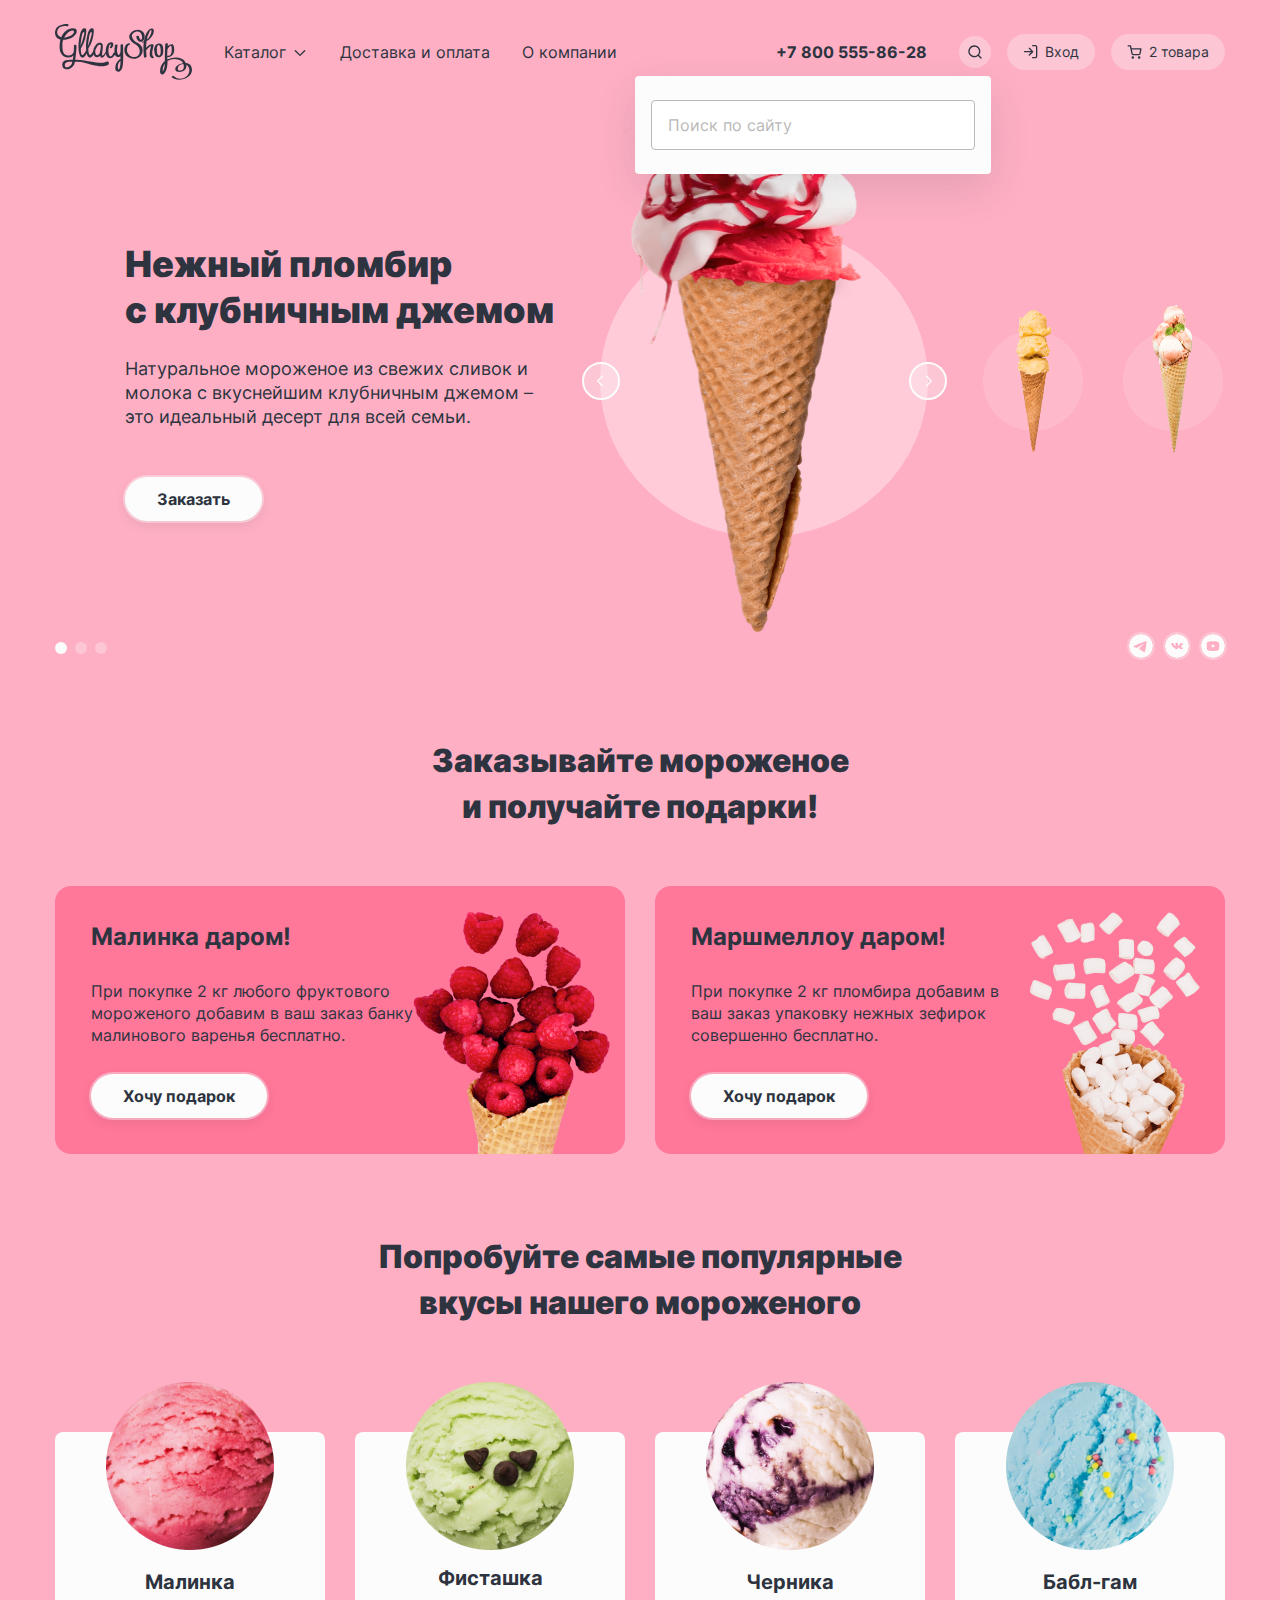
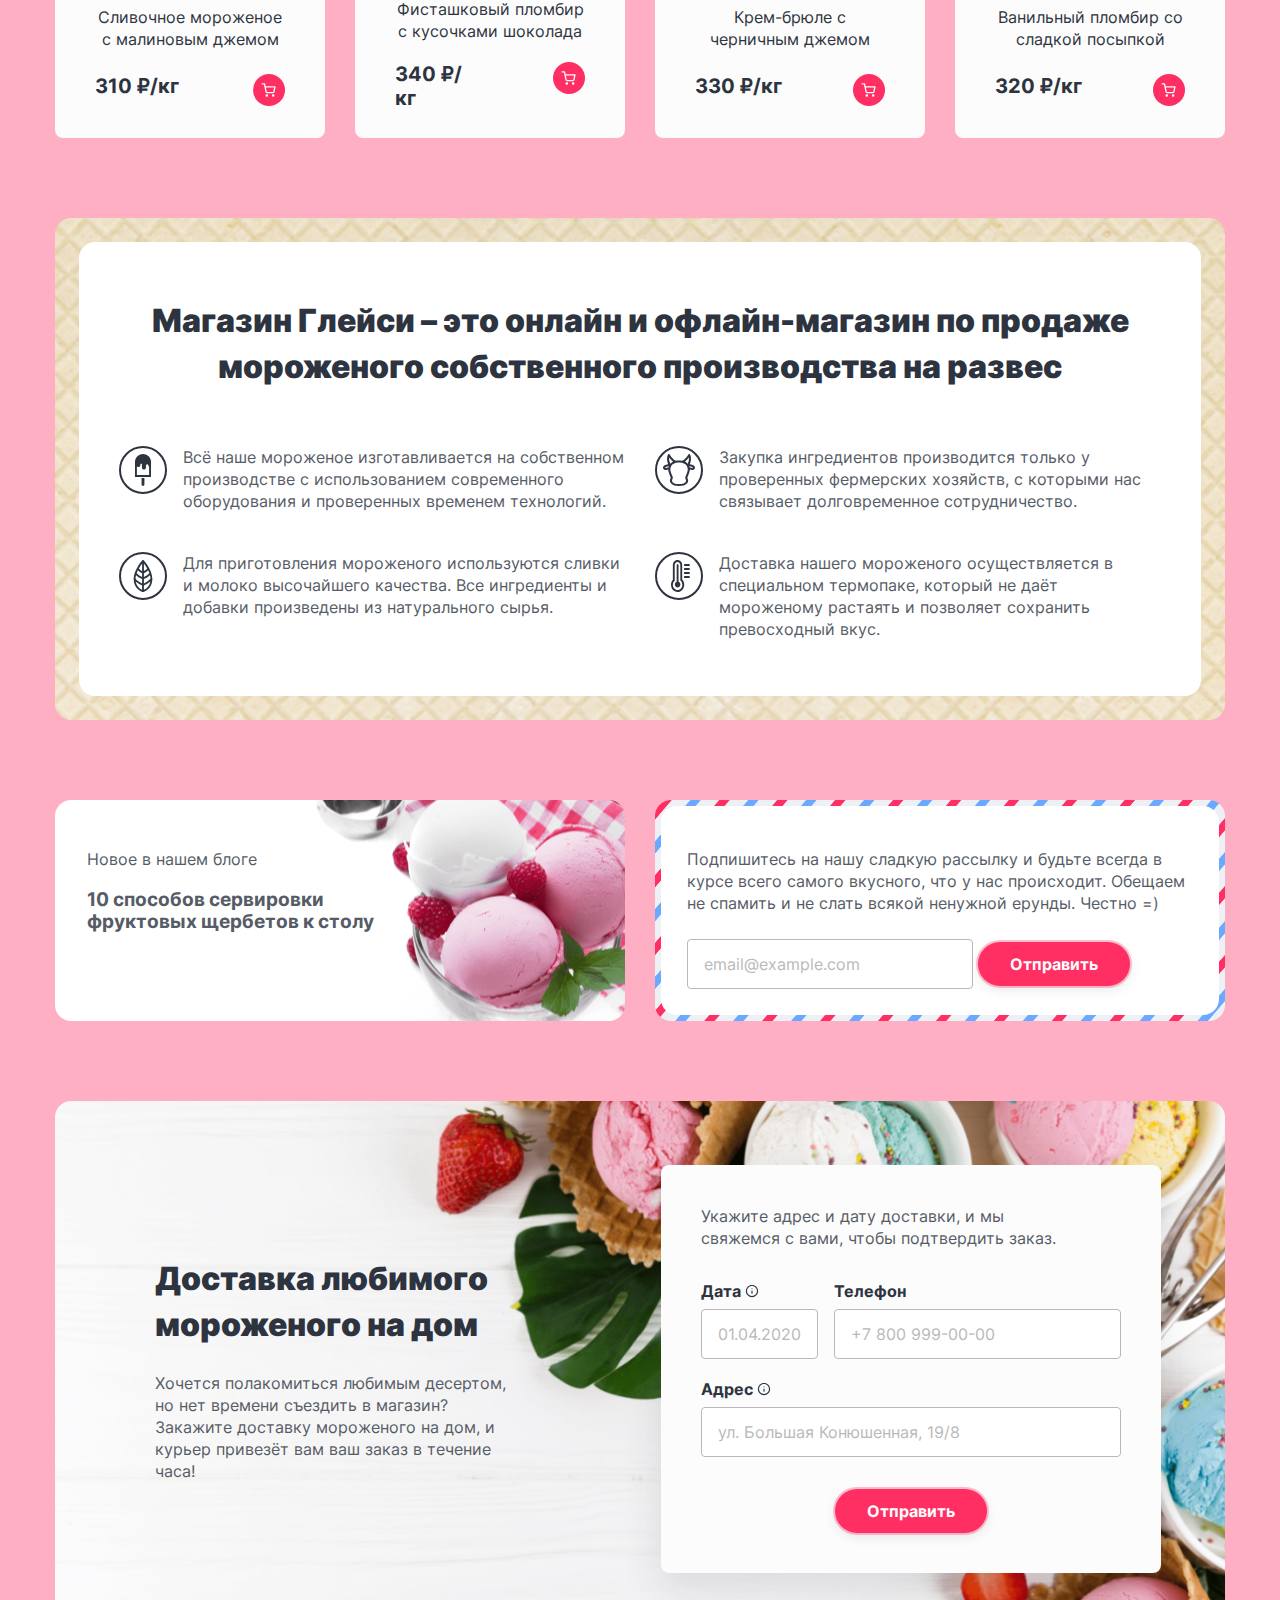
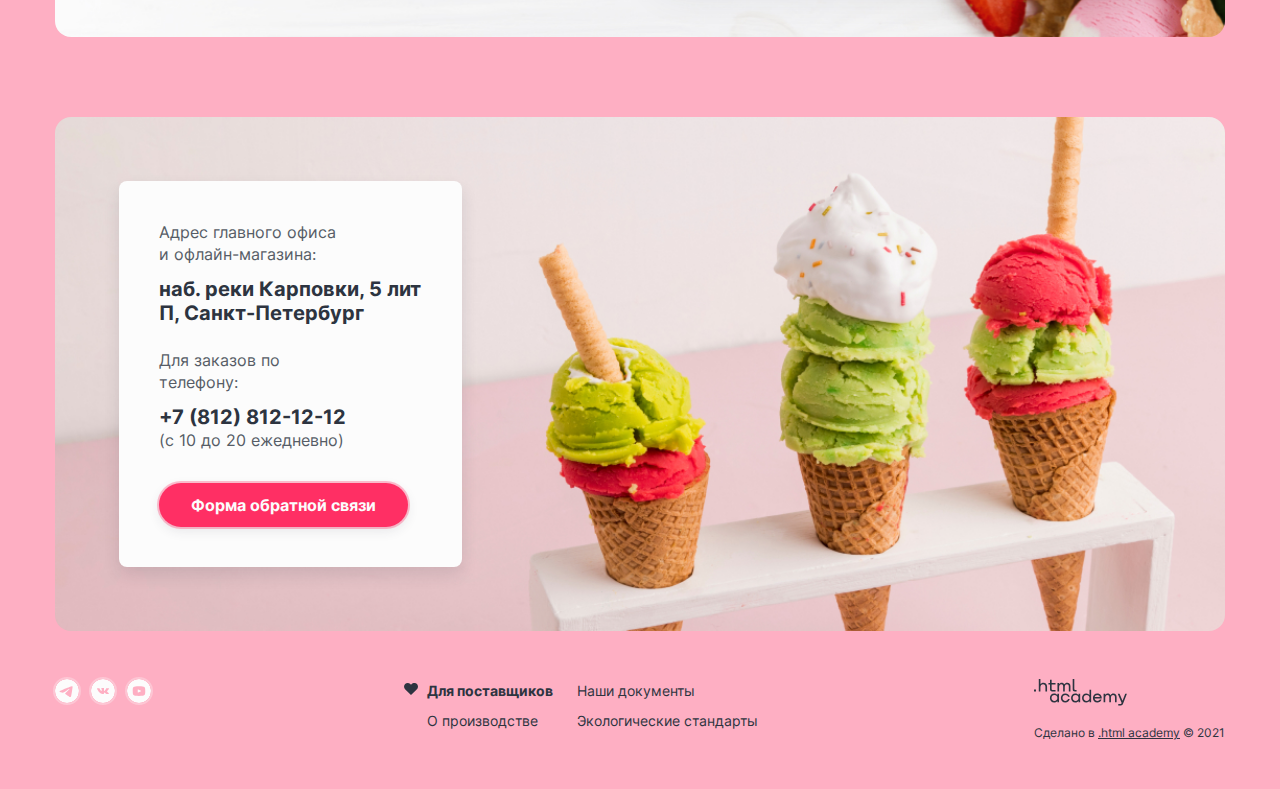
==== index.html @ 0bb1a47f "Добавляет сабменю с анимацией" ====
<!DOCTYPE html>
<html class="page" lang="ru">
  <head>
    <meta charset="utf-8">
    <title>Глейси</title>
    <link rel="stylesheet" href="css/style.css">
  </head>
  <body class="page__body page__body--pink">
    <header class="page__header page-header">
      <nav class="page-header__nav">
        <a class="page-header__logo logo" href="">
          <img class="logo__img" src="img/logo.svg" width="137" height="56" alt="Глейси">
        </a>

        <ul class="page-header__menu site-menu">
          <li class="site-menu__item">
            <a href="" class="site-menu__link site-menu__link--with-sub-menu">
              Каталог
              <svg class="site-menu__icon" width="16" height="16" fill="none" xmlns="http://www.w3.org/2000/svg"><path fill-rule="evenodd" clip-rule="evenodd" d="M3.808 6.195a.667.667 0 1 0-.943.943l4.66 4.66a.665.665 0 0 0 .95.006l.006-.005 4.66-4.66a.667.667 0 1 0-.943-.944L8.003 10.39 3.808 6.195Z" fill="currentColor"/></svg>
              </span>
            </a>
            <div class="site-menu__sub-menu sub-menu">
              <ul class="sub-menu__list">
                <li class="sub-menu__item">
                  <a href="#" class="sub-menu__link sub-menu__link--accent">Новинки</a>
                </li>
                <li class="sub-menu__item">
                  <a href="catalog.html" class="sub-menu__link">Сливочное</a>
                </li>
                <li class="sub-menu__item">
                  <a href="#" class="sub-menu__link">Щербеты</a>
                </li>
                <li class="sub-menu__item">
                  <a href="#" class="sub-menu__link">Фруктовый лед</a>
                </li>
                <li class="sub-menu__item">
                  <a href="#" class="sub-menu__link">Мелорин</a>
                </li>
              </ul>
            </div>
          </li>
          <li class="site-menu__item">
            <a href="" class="site-menu__link">Доставка и оплата</a>
          </li>
          <li class="site-menu">
            <a href="" class="site-menu__link">О компании</a>
          </li>
        </ul>

        <ul class="page-header__menu site-menu site-menu--additional">
          <li class="site-menu__item">
            <a class="site-menu__link site-menu__link--phone" href="tel:+78005558628">+7 800 555-86-28</a>
          </li>

          <li class="site-menu__item">
            <a class="site-menu__button site-menu__button--search" href="#">
              <span class="visually-hidden">Поиск</span>
              <svg class="site-menu__icon" width="16" height="16" fill="none" xmlns="http://www.w3.org/2000/svg"><path fill-rule="evenodd" clip-rule="evenodd" d="M2.663 7.33a4.667 4.667 0 1 1 8.028 3.238.683.683 0 0 0-.123.123A4.667 4.667 0 0 1 2.664 7.33Zm8.412 4.688a6 6 0 1 1 .943-.943l2.45 2.45a.667.667 0 1 1-.943.943l-2.45-2.45Z" fill="#2D3440"/></svg>
            </a>
            <div class="site-menu__popup popup popup-search popup--open">
              <form action="">
                <div class="field">
                  <input class="field__input" type="text" placeholder="Поиск по сайту">
                </div>
              </form>
          </li>

          <li class="site-menu__item">
            <a class="site-menu__button" href="#">
              <svg class="site-menu__icon" width="16" height="16" fill="none" xmlns="http://www.w3.org/2000/svg"><path fill-rule="evenodd" clip-rule="evenodd" d="M9 1.667C9 1.298 9.298 1 9.667 1h2.666a2 2 0 0 1 2 2v9.333a2 2 0 0 1-2 2H9.667a.667.667 0 1 1 0-1.333h2.666a.666.666 0 0 0 .667-.667V3a.666.666 0 0 0-.667-.667H9.667A.667.667 0 0 1 9 1.667ZM5.862 3.862c.26-.26.682-.26.943 0l3.329 3.329a.69.69 0 0 1 .129.177.664.664 0 0 1-.13.775L6.806 11.47a.667.667 0 1 1-.943-.942l2.195-2.196h-6.39a.667.667 0 1 1 0-1.333h6.39L5.862 4.805a.667.667 0 0 1 0-.943Z" fill="#2D3440"/></svg>
              Вход
            </a>

            <div class="site-menu__popup popup popup-login">
              <h2 class="popup__title">Личный кабинет</h2>
              <form action="" class="popup-login__form form">
                <div class="form__field field">
                  <input class="field__input" type="email" id="login" name="login" placeholder="Эл. почта">
                </div>

                <div class="form__field field">
                  <input class="field__input" type="password" id="password" name="password" placeholder="Пароль">
                </div>

                <div class="popup-login__footer">
                  <button class="login__button button button--secondary" type="submit">Войти</button>

                  <ul class="popup-login__list">
                    <li class="popup-login__item">
                      <a class="popup-login__link" href="#">
                        Забыли пароль?
                      </a>
                    </li>
                    <li class="popup-login__item">
                      <a class="popup-login__link" href="#">
                        Регистрация
                      </a>
                    </li>
                  </ul>
                </div>
              </form>
            </div>
          </li>

          <li class="site-menu__item">
            <a class="site-menu__button" href="#">
              <span class="visually-hidden">Корзина</span>
              <svg class="site-menu__icon" width="16" height="16" fill="none" xmlns="http://www.w3.org/2000/svg"><path fill-rule="evenodd" clip-rule="evenodd" d="M1.167 1.25a.667.667 0 0 0 0 1.333h1.77l.468 2.336a.664.664 0 0 0 .011.053l.967 4.833a1.825 1.825 0 0 0 1.819 1.47h5.62a1.826 1.826 0 0 0 1.819-1.47l.001-.005.927-4.861a.667.667 0 0 0-.655-.792H4.611l-.473-2.361a.667.667 0 0 0-.654-.536H1.167ZM5.69 9.544 4.878 5.48h8.23l-.775 4.067a.492.492 0 0 1-.492.395H6.183a.492.492 0 0 1-.492-.397Zm-1.134 3.961a1.246 1.246 0 1 1 2.492 0 1.246 1.246 0 0 1-2.492 0Zm6.374 0a1.246 1.246 0 1 1 2.491 0 1.246 1.246 0 0 1-2.491 0Z" fill="#2D3440"/></svg>
              2 товара
            </a>

            <div class="site-menu__popup popup popup-cart">
                <h2 class="popup__title">Корзина</h2>

                  <ul class="popup-cart__list">
                    <li class="popup-cart__item">
                      <div class="popup-cart__desc">
                        <img
                        src="img/catalog/catalog-1.png"
                        alt="Малинка"
                        class="popup-cart__img"
                        width="46"
                        height="46"
                      >
                      <p class="popup-cart__text">
                        Малинка
                      </p>
                      <p class="popup-cart__info">
                        <span class="popup-cart__value">1 кг</span> х <span class="popup-cart__price">310 ₽</span>
                      </p>
                      </div>
                      <p class="popup-cart__text">
                        310 ₽
                      </p>
                      <button class="popup-cart__del-button button" type="button">
                        <svg width="16" height="16" fill="none" xmlns="http://www.w3.org/2000/svg"><path fill-rule="evenodd" clip-rule="evenodd" d="M12.8 4.14a.67.67 0 1 0-.94-.94L8 7.06 4.14 3.2a.67.67 0 1 0-.94.94L7.06 8 3.2 11.86a.67.67 0 1 0 .94.94L8 8.94l3.86 3.86a.67.67 0 1 0 .94-.94L8.94 8l3.86-3.86Z" fill="#2D3440"/></svg>
                        <span class="visually-hidden">Удалить из корзины</span>
                      </button>
                    </li>

                    <li class="popup-cart__item">
                      <div class="popup-cart__desc">
                        <img
                        src="img/catalog/catalog-4.png"
                        alt="Малинка"
                        class="popup-cart__img"
                        width="46"
                        height="46"
                      >
                      <p class="popup-cart__text">
                        Бабл-гам
                      </p>
                      <p class="popup-cart__info">
                        <span class="popup-cart__value">1,5 кг</span> х <span class="popup-cart__price">320 ₽</span>
                      </p>
                      </div>
                      <p class="popup-cart__text">
                        480 ₽
                      </p>
                      <button class="popup-cart__del-button button" type="button">
                        <svg width="16" height="16" fill="none" xmlns="http://www.w3.org/2000/svg"><path fill-rule="evenodd" clip-rule="evenodd" d="M12.8 4.14a.67.67 0 1 0-.94-.94L8 7.06 4.14 3.2a.67.67 0 1 0-.94.94L7.06 8 3.2 11.86a.67.67 0 1 0 .94.94L8 8.94l3.86 3.86a.67.67 0 1 0 .94-.94L8.94 8l3.86-3.86Z" fill="#2D3440"/></svg>
                        <span class="visually-hidden">Удалить из корзины</span>
                      </button>
                    </li>
                  </ul>

                <div class="popup-cart__footer">
                  <a class="popup-cart__button button button--secondary">Оформит заказ</a>
                  <p class="popup-cart__text">Итого: 790 ₽</p>
                </div>

            </div>
          </li>

          <li class="site-menu__item" hidden>
            <a class="site-menu__button" href="#">
              <span class="visually-hidden">Нет товаров</span>
              <svg class="site-menu__icon" width="16" height="16" fill="none" xmlns="http://www.w3.org/2000/svg"><path fill-rule="evenodd" clip-rule="evenodd" d="M1.167 1.25a.667.667 0 0 0 0 1.333h1.77l.468 2.336a.664.664 0 0 0 .011.053l.967 4.833a1.825 1.825 0 0 0 1.819 1.47h5.62a1.826 1.826 0 0 0 1.819-1.47l.001-.005.927-4.861a.667.667 0 0 0-.655-.792H4.611l-.473-2.361a.667.667 0 0 0-.654-.536H1.167ZM5.69 9.544 4.878 5.48h8.23l-.775 4.067a.492.492 0 0 1-.492.395H6.183a.492.492 0 0 1-.492-.397Zm-1.134 3.961a1.246 1.246 0 1 1 2.492 0 1.246 1.246 0 0 1-2.492 0Zm6.374 0a1.246 1.246 0 1 1 2.491 0 1.246 1.246 0 0 1-2.491 0Z" fill="#2D3440"/></svg>
              Нет товаров
            </a>

            <div class="site-menu popup popup-popup-cart popup-popup-cart--empty popup--open">
              <div class="popup__content">
                <h2 class="popup__title">Ваша корзина пока пуста</h2>
              </div>
            </div>
          </li>

        </ul>
      </nav>
    </header>

    <main class="page__main page-main">
      <h1 class="visually-hidden">«Глейси» — сайт магазина мороженого</h1>

      <header class="page-main__section promo">
        <div class="promo__slider slider">

          <div class="slider__item slider__item--pink slider__item--active">
            <div class="slider__content">
              <h3 class="slider__title">Нежный пломбир <br> с клубничным джемом</h3>
              <p class="slider__desc">Натуральное мороженое из свежих сливок и молока с вкуснейшим клубничным джемом – это идеальный десерт для всей семьи. </p>
              <a class="button" href="">Заказать</a>
            </div>
            <div class="slider__img-wrap">
              <img class="slider__img" src="img/slider/slider-1.png" width="328" height="507" alt="">
            </div>
          </div>

          <div class="slider__item slider__item--blue">
            <div class="slider__content">
              <h3 class="slider__title">Сливочное мороженое со вкусом банана</h3>
              <p class="slider__desc">Сливочное мороженое с ярким банановым вкусом подарит вам свежесть и наслаждение даже в самый жаркий летний день.</p>
              <a class="button" href="">Заказать</a>
            </div>
            <div class="slider__img-wrap">
              <img class="slider__img" src="img/slider/slider-2.png" width="328" height="507" alt="">
            </div>
          </div>

          <div class="slider__item slider__item--yellow">
            <div class="slider__content">
              <h3 class="slider__title">Карамельный пломбир с маршмеллоу</h3>
              <p class="slider__desc">Необычный сладкий десерт с карамельным топпингом и кусочками зефира завоюет сердца сладкоежек всех возрастов.</p>
              <a class="button" href="">Заказать</a>
            </div>
            <div class="slider__img-wrap">
              <img class="slider__img" src="img/slider/slider-3.png" width="328" height="507" alt="">
            </div>
          </div>

          <div class="slider__controls">
            <button class="slider__button slider__button--prev" type="button">
              <span class="visually-hidden">Предыдущее мороженое</span>
              <svg width="16" height="16" viewBox="0 0 16 16" fill="none" xmlns="http://www.w3.org/2000/svg">
                <path fill-rule="evenodd" clip-rule="evenodd" d="M9.8033 3.80515C10.063 3.54545 10.063 3.12439 9.8033 2.8647C9.54361 2.605 9.12255 2.605 8.86285 2.8647L4.19477 7.53277C3.93593 7.79162 3.93508 8.21075 4.19221 8.47065C4.19338 8.47183 4.19454 8.47301 4.19572 8.47418L8.8638 13.1423C9.12349 13.402 9.54455 13.402 9.80425 13.1423C10.0639 12.8826 10.0639 12.4615 9.80425 12.2018L5.60545 8.00301L9.8033 3.80515Z" fill="currentColor"/>
              </svg>
            </button>
            <button class="slider__button slider__button--next" type="button">
              <span class="visually-hidden">Следующее мороженое</span>
              <svg width="16" height="16" viewBox="0 0 16 16" fill="none" xmlns="http://www.w3.org/2000/svg">
                <path fill-rule="evenodd" clip-rule="evenodd" d="M7.13526 2.8647C6.87557 2.605 6.45451 2.605 6.19481 2.8647C5.93511 3.12439 5.93511 3.54545 6.19481 3.80515L10.3961 8.00643L6.19477 12.2077C5.93508 12.4674 5.93508 12.8885 6.19477 13.1482C6.45447 13.4079 6.87553 13.4079 7.13523 13.1482L11.804 8.47944C11.8049 8.47852 11.8058 8.47759 11.8068 8.47666C12.0665 8.21696 12.0665 7.79591 11.8068 7.53621L7.13526 2.8647Z" fill="currentColor"/>
              </svg>
            </button>
          </div>

          <ol class="slider__pagination slider-pagination">
            <li class="slider-pagination__item">
              <button class="slider-pagination__button slider-pagination__button--current">
                <span class="visually-hidden">1 мороженое</span>
              </button>
            </li>
            <li class="slider-pagination__item">
              <button class="slider-pagination__button">
                <span class="visually-hidden">2 мороженое</span>
              </button>
            </li>
            <li class="slider-pagination__item">
              <button class="slider-pagination__button">
                <span class="visually-hidden">3 мороженое</span>
              </button>
            </li>
          </ol>

          <div class="slider__social social">
            <ul class="social__list">
              <li class="social__item">
                <a class="social__link social__link--telegram" href="https://t.me/htmlacademy">
                  <span class="visually-hidden">Telegram</span>
                </a>
              </li>
              <li class="social__item">
                <a class="social__link social__link--vk" href="https://vk.com/htmlacademy">
                  <span class="visually-hidden">VK</span>
                </a>
              </li>
              <li class="social__item">
                <a class="social__link social__link--youtube" href="https://www.youtube.com/user/htmlacademyru">
                  <span class="visually-hidden">Youtube</span>
                </a>
              </li>
            </ul>

          </div>
        </div>
      </header>

      <section class="page-main__section gifts">
        <h2 class="visually-hidden">Подарки</h2>
        <p class="page-main__title">Заказывайте мороженое <br> и получайте подарки!</p>

        <div class="gifts__list">
          <article class="gifts__item gifts__item--raspberry">
            <h3 class="gifts__title">Малинка даром!</h3>
            <p class="gifts__desc">При покупке 2 кг любого фруктового мороженого добавим в ваш заказ банку малинового варенья бесплатно.</p>
            <a class="button" href="">Хочу подарок</a>
          </article>

          <article class="gifts__item gifts__item--marshmallows">
            <h3 class="gifts__title">Маршмеллоу даром!</h3>
            <p class="gifts__desc">При покупке 2 кг пломбира добавим в ваш заказ упаковку нежных зефирок совершенно бесплатно.</p>
            <a class="gifts__button button" href="">Хочу подарок</a>
          </article>
        </div>

      </section>

      <section class="page-main__section popular">
        <h2 class="visually-hidden">Популярное</h2>
        <p class="page-main__title">Попробуйте самые популярные <br> вкусы нашего мороженого</p>

        <div class="popular__list">
          <article class="popular__item card">
            <img class="card__img" src="img/catalog/catalog-1.png" width="168" height="168" alt="">
            <h4 class="card__title">Малинка</h4>
            <p class="card__desc">Сливочное мороженое с малиновым джемом</p>
            <span class="card__price">310 ₽/кг</span>
            <button class="card__button">
              <span class="visually-hidden">Купить</span>
              <svg width="16" height="16" viewBox="0 0 16 16" fill="none" xmlns="http://www.w3.org/2000/svg">
                <path fill-rule="evenodd" clip-rule="evenodd" d="M1.16667 1.25C0.798477 1.25 0.5 1.54848 0.5 1.91667C0.5 2.28486 0.798477 2.58333 1.16667 2.58333H2.93794L3.40537 4.91872C3.40821 4.93667 3.41176 4.95438 3.416 4.97182L4.38338 9.80515L4.3835 9.80571C4.46706 10.2257 4.69562 10.603 5.02921 10.8715C5.36111 11.1387 5.77595 11.2813 6.20183 11.2748H11.8225C12.2484 11.2813 12.6633 11.1387 12.9952 10.8715C13.3289 10.6029 13.5575 10.2254 13.641 9.80515L13.641 9.80515L13.642 9.80016L14.5691 4.93872C14.6063 4.74355 14.5545 4.54195 14.4279 4.38887C14.3012 4.23578 14.1129 4.14716 13.9142 4.14716H4.61072L4.1381 1.78583C4.07574 1.47426 3.80215 1.25 3.4844 1.25H1.16667ZM5.69098 9.54444L4.87759 5.4805H13.1084L12.3328 9.54736C12.31 9.65988 12.2485 9.7609 12.1591 9.83291C12.0691 9.90535 11.9565 9.94383 11.841 9.94162L11.841 9.94149H11.8282H6.19614V9.94137L6.18337 9.94162C6.06787 9.94383 5.95528 9.90535 5.8653 9.83291C5.77531 9.76048 5.71368 9.6587 5.69117 9.5454L5.69098 9.54444ZM4.55739 13.5054C4.55739 12.8175 5.1151 12.2597 5.80307 12.2597C6.49105 12.2597 7.04876 12.8175 7.04876 13.5054C7.04876 14.1934 6.49105 14.7511 5.80307 14.7511C5.1151 14.7511 4.55739 14.1934 4.55739 13.5054ZM10.9307 13.5054C10.9307 12.8175 11.4884 12.2597 12.1764 12.2597C12.8644 12.2597 13.4221 12.8175 13.4221 13.5054C13.4221 14.1934 12.8644 14.7511 12.1764 14.7511C11.4884 14.7511 10.9307 14.1934 10.9307 13.5054Z" fill="currentColor"/>
              </svg>
            </button>
          </article>

          <article class="popular__item card">
            <img class="card__img" src="img/catalog/catalog-2.png" width="168" height="168" alt="">
            <h4 class="card__title">Фисташка</h4>
            <p class="card__desc">Фисташковый пломбир с кусочками шоколада</p>
            <span class="card__price">340 ₽/кг</span>
            <button class="card__button">
              <span class="visually-hidden">Купить</span>
              <svg width="16" height="16" viewBox="0 0 16 16" fill="none" xmlns="http://www.w3.org/2000/svg">
                <path fill-rule="evenodd" clip-rule="evenodd" d="M1.16667 1.25C0.798477 1.25 0.5 1.54848 0.5 1.91667C0.5 2.28486 0.798477 2.58333 1.16667 2.58333H2.93794L3.40537 4.91872C3.40821 4.93667 3.41176 4.95438 3.416 4.97182L4.38338 9.80515L4.3835 9.80571C4.46706 10.2257 4.69562 10.603 5.02921 10.8715C5.36111 11.1387 5.77595 11.2813 6.20183 11.2748H11.8225C12.2484 11.2813 12.6633 11.1387 12.9952 10.8715C13.3289 10.6029 13.5575 10.2254 13.641 9.80515L13.641 9.80515L13.642 9.80016L14.5691 4.93872C14.6063 4.74355 14.5545 4.54195 14.4279 4.38887C14.3012 4.23578 14.1129 4.14716 13.9142 4.14716H4.61072L4.1381 1.78583C4.07574 1.47426 3.80215 1.25 3.4844 1.25H1.16667ZM5.69098 9.54444L4.87759 5.4805H13.1084L12.3328 9.54736C12.31 9.65988 12.2485 9.7609 12.1591 9.83291C12.0691 9.90535 11.9565 9.94383 11.841 9.94162L11.841 9.94149H11.8282H6.19614V9.94137L6.18337 9.94162C6.06787 9.94383 5.95528 9.90535 5.8653 9.83291C5.77531 9.76048 5.71368 9.6587 5.69117 9.5454L5.69098 9.54444ZM4.55739 13.5054C4.55739 12.8175 5.1151 12.2597 5.80307 12.2597C6.49105 12.2597 7.04876 12.8175 7.04876 13.5054C7.04876 14.1934 6.49105 14.7511 5.80307 14.7511C5.1151 14.7511 4.55739 14.1934 4.55739 13.5054ZM10.9307 13.5054C10.9307 12.8175 11.4884 12.2597 12.1764 12.2597C12.8644 12.2597 13.4221 12.8175 13.4221 13.5054C13.4221 14.1934 12.8644 14.7511 12.1764 14.7511C11.4884 14.7511 10.9307 14.1934 10.9307 13.5054Z" fill="currentColor"/>
              </svg>
            </button>
          </article>

          <article class="popular__item card">
            <img class="card__img" src="img/catalog/catalog-3.png" width="168" height="168" alt="">
            <h4 class="card__title">Черника</h4>
            <p class="card__desc">Крем-брюле с черничным джемом</p>
            <span class="card__price">330 ₽/кг</span>
            <button class="card__button">
              <span class="visually-hidden">Купить</span>
              <svg width="16" height="16" viewBox="0 0 16 16" fill="none" xmlns="http://www.w3.org/2000/svg">
                <path fill-rule="evenodd" clip-rule="evenodd" d="M1.16667 1.25C0.798477 1.25 0.5 1.54848 0.5 1.91667C0.5 2.28486 0.798477 2.58333 1.16667 2.58333H2.93794L3.40537 4.91872C3.40821 4.93667 3.41176 4.95438 3.416 4.97182L4.38338 9.80515L4.3835 9.80571C4.46706 10.2257 4.69562 10.603 5.02921 10.8715C5.36111 11.1387 5.77595 11.2813 6.20183 11.2748H11.8225C12.2484 11.2813 12.6633 11.1387 12.9952 10.8715C13.3289 10.6029 13.5575 10.2254 13.641 9.80515L13.641 9.80515L13.642 9.80016L14.5691 4.93872C14.6063 4.74355 14.5545 4.54195 14.4279 4.38887C14.3012 4.23578 14.1129 4.14716 13.9142 4.14716H4.61072L4.1381 1.78583C4.07574 1.47426 3.80215 1.25 3.4844 1.25H1.16667ZM5.69098 9.54444L4.87759 5.4805H13.1084L12.3328 9.54736C12.31 9.65988 12.2485 9.7609 12.1591 9.83291C12.0691 9.90535 11.9565 9.94383 11.841 9.94162L11.841 9.94149H11.8282H6.19614V9.94137L6.18337 9.94162C6.06787 9.94383 5.95528 9.90535 5.8653 9.83291C5.77531 9.76048 5.71368 9.6587 5.69117 9.5454L5.69098 9.54444ZM4.55739 13.5054C4.55739 12.8175 5.1151 12.2597 5.80307 12.2597C6.49105 12.2597 7.04876 12.8175 7.04876 13.5054C7.04876 14.1934 6.49105 14.7511 5.80307 14.7511C5.1151 14.7511 4.55739 14.1934 4.55739 13.5054ZM10.9307 13.5054C10.9307 12.8175 11.4884 12.2597 12.1764 12.2597C12.8644 12.2597 13.4221 12.8175 13.4221 13.5054C13.4221 14.1934 12.8644 14.7511 12.1764 14.7511C11.4884 14.7511 10.9307 14.1934 10.9307 13.5054Z" fill="currentColor"/>
              </svg>
            </button>
          </article>

          <article class="popular__item card">
            <img class="card__img" src="img/catalog/catalog-4.png" width="168" height="168" alt="">
            <h4 class="card__title">Бабл-гам</h4>
            <p class="card__desc">Ванильный пломбир со сладкой посыпкой</p>
            <span class="card__price">320 ₽/кг</span>
            <button class="card__button">
              <span class="visually-hidden">Купить</span>
              <svg width="16" height="16" viewBox="0 0 16 16" fill="none" xmlns="http://www.w3.org/2000/svg">
                <path fill-rule="evenodd" clip-rule="evenodd" d="M1.16667 1.25C0.798477 1.25 0.5 1.54848 0.5 1.91667C0.5 2.28486 0.798477 2.58333 1.16667 2.58333H2.93794L3.40537 4.91872C3.40821 4.93667 3.41176 4.95438 3.416 4.97182L4.38338 9.80515L4.3835 9.80571C4.46706 10.2257 4.69562 10.603 5.02921 10.8715C5.36111 11.1387 5.77595 11.2813 6.20183 11.2748H11.8225C12.2484 11.2813 12.6633 11.1387 12.9952 10.8715C13.3289 10.6029 13.5575 10.2254 13.641 9.80515L13.641 9.80515L13.642 9.80016L14.5691 4.93872C14.6063 4.74355 14.5545 4.54195 14.4279 4.38887C14.3012 4.23578 14.1129 4.14716 13.9142 4.14716H4.61072L4.1381 1.78583C4.07574 1.47426 3.80215 1.25 3.4844 1.25H1.16667ZM5.69098 9.54444L4.87759 5.4805H13.1084L12.3328 9.54736C12.31 9.65988 12.2485 9.7609 12.1591 9.83291C12.0691 9.90535 11.9565 9.94383 11.841 9.94162L11.841 9.94149H11.8282H6.19614V9.94137L6.18337 9.94162C6.06787 9.94383 5.95528 9.90535 5.8653 9.83291C5.77531 9.76048 5.71368 9.6587 5.69117 9.5454L5.69098 9.54444ZM4.55739 13.5054C4.55739 12.8175 5.1151 12.2597 5.80307 12.2597C6.49105 12.2597 7.04876 12.8175 7.04876 13.5054C7.04876 14.1934 6.49105 14.7511 5.80307 14.7511C5.1151 14.7511 4.55739 14.1934 4.55739 13.5054ZM10.9307 13.5054C10.9307 12.8175 11.4884 12.2597 12.1764 12.2597C12.8644 12.2597 13.4221 12.8175 13.4221 13.5054C13.4221 14.1934 12.8644 14.7511 12.1764 14.7511C11.4884 14.7511 10.9307 14.1934 10.9307 13.5054Z" fill="currentColor"/>
              </svg>
            </button>
          </article>
        </div>
      </section>

      <section class="page-main__section advantages">
        <div class="advantages__inner">
          <h2 class="visually-hidden">Преимущества</h2>
          <p class="page-main__title">Магазин Глейси – это онлайн и офлайн-магазин по продаже мороженого собственного производства на развес</p>

        <ul class="advantages__list">
          <li class="advantages__item advantages__item--ice-cream">Всё наше мороженое изготавливается на собственном производстве с использованием современного оборудования и проверенных временем технологий.</li>

          <li class="advantages__item advantages__item--cow">Закупка ингредиентов производится только у проверенных фермерских хозяйств, с которыми нас связывает долговременное сотрудничество.</li>

          <li class="advantages__item advantages__item--leaf">Для приготовления мороженого используются сливки и молоко высочайшего качества. Все ингредиенты и добавки произведены из натурального сырья.</li>

          <li class="advantages__item advantages__item--thermometer">Доставка нашего мороженого осуществляется в специальном термопаке, который не даёт мороженому растаять и позволяет сохранить превосходный вкус.</li>
        </ul>
        </div>
      </section>

      <section class="page-main__section info">
        <article class="info__news news">
          <h2 class="visually-hidden">Новости</h2>
          <p>Новое в нашем блоге</p>
          <h3>10 способов сервировки фруктовых щербетов к столу</h3>
        </article>
        <div class="info__subscribe subscribe">
          <div class="subscribe__inner">
            <p>Подпишитесь на нашу сладкую рассылку и будьте всегда
              в курсе всего самого вкусного, что у нас происходит. Обещаем не спамить и не слать всякой ненужной ерунды. Честно =)</p>
            <form class="subscribe__form form" action="https://echo.htmlacademy.ru/" method="post">
              <input class="field__input" type="text" placeholder="email@example.com">
              <button class="form__button button button--secondary" type="submit">Отправить</button>
            </form>
          </div>
        </div>
      </section>

      <section class="page-main__section delivery">
        <h2 class="visually-hidden">Доставка</h2>
        <div class="delivery__content">
          <p class="page-main__title delivery__title">Доставка любимого мороженого на дом</p>
          <p class="delivery__desc">Хочется полакомиться любимым десертом, но нет времени съездить в магазин? Закажите доставку мороженого на дом, и курьер привезёт вам ваш заказ в течение часа!</p>
        </div>
        <div class="delivery__form-wrap">
          <p class="delivery__info">Укажите адрес и дату доставки, и мы свяжемся с вами, чтобы подтвердить заказ.</p>

          <form class="delivery__form form" action="https://echo.htmlacademy.ru/" method="post">
            <div class="form__field field form__field--date">
              <span class="field__lead" >
                <label for="date">Дата</label>
                <button class="field__info" type="button">
                  <span class="visually-hidden">Посмотреть дополнительную информацию</span>
                </button>
              </span>
              <input class="field__input" type="text" id="date" name="date" placeholder="01.04.2020">
            </div>

            <div class="form__field field form__field--date">
              <span class="field__lead" >
                <label for="phone">Телефон</label>
              </span>
              <input class="field__input" type="tel" id="phone" name="phone"  placeholder="+7 800 999-00-00">
            </div>

            <div class="form__field field form__field--address">
              <span class="field__lead" >
                <label for="address">Адрес</label>
                <button class="field__info" type="button">
                  <span class="visually-hidden">Посмотреть дополнительную информацию</span>
                </button>
              </span>
              <input class="field__input" type="text" id="address" name="address" placeholder="ул. Большая Конюшенная, 19/8">
            </div>

            <button class="form__button button button--secondary" type="submit">Отправить</button>
          </form>
        </div>
      </section>

      <footer class="page-main__section contacts">
        <h2 class="visually-hidden">Контакты</h2>
        <div class="contacts__container">
          <address class="contacts__inner">
            <p class="contacts__text">Адрес главного офиса <br> и офлайн-магазина:</p>
            <a class="contacts__address" href="">наб. реки Карповки, 5 лит П, Санкт-Петербург</a>
            <p class="contacts__text">Для заказов по телефону:</p>
            <a class="contacts__phone" href="">+7 (812) 812-12-12</a>
          </address>

          <span class="contacts__label">(с 10 до 20 ежедневно)</span>

          <a class="button button--secondary" href="">Форма обратной связи</a>
        </div>
      </footer>
    </main>

    <footer class="page__footer page-footer">
      <div class="page-footer__social social">
        <ul class="social__list">
          <li class="social__item">
            <a class="social__link social__link--telegram" href="https://t.me/htmlacademy">
              <span class="visually-hidden">Telegram</span>

            </a>
          </li>
          <li class="social__item">
            <a class="social__link social__link--vk" href="https://vk.com/htmlacademy">
              <span class="visually-hidden">VK</span>
            </a>
          </li>
          <li class="social__item">
            <a class="social__link social__link--youtube" href="https://www.youtube.com/user/htmlacademyru">
              <span class="visually-hidden">Youtube</span>
            </a>
          </li>
        </ul>

      </div>

      <div class="page-footer__footer-menu footer-menu">
        <ul class="footer-menu__list">
          <li class="footer-menu__item">
            <a class="footer-menu__link footer-menu__link--heart" href="">Для поставщиков</a>
          </li>
          <li class="footer-menu__item">
            <a class="footer-menu__link " href="">Наши документы</a>
          </li>
          <li class="footer-menu__item ">
            <a class="footer-menu__link" href="">О производстве</a>
          </li>
          <li class="footer-menu__item">
            <a class="footer-menu__link" href="">Экологические стандарты</a>
          </li>
        </ul>

      </div>

      <div class="page-footer__developer developer">
        <a class="developer__logo" href="https://htmlacademy.ru">
          <img class="developer__image" src="img/logo_htmlacademy.svg" width="93" height="27" alt="">
        </a>
        <p class="developer__text">Сделано в <a class="developer__link" href="https://htmlacademy.ru">.html academy</a> © 2021</p>
      </div>
    </footer>

    <section class="modal">
      <div class="modal__container">
        <h2 class="modal__title">Мы обязательно ответим вам!</h2>
        <button class="modal__close-button" type="button">
          <span class="visually-hidden">Закрыть окно</span>
        </button>
        <form class="modal__form form" action="https://echo.htmlacademy.ru/" method="post">
          <div class="form__field field">
            <label class="visually-hidden" for="name">Имя и фамилия</label>
            <input class="field__input" name="name" type="text" placeholder="Имя и фамилия">
          </div>

          <div class="form__field field">
            <label class="visually-hidden" for="eamil">Электронная почта</label>
            <input  class="field__input" name="email" type="email" placeholder="email@example.com" required>
          </div>

          <div class="form__field field">
            <label class="visually-hidden" for="message">Сообщение</label>
            <textarea  class="field__input" name="message" rows="6" placeholder="В свободной форме"></textarea>
          </div>

          <button class="modal__button button button--secondary" type="submit">Отправить</button>

        </form>
      </div>
    </section>

  </body>
</html>
---- css/style.css ----
/* Fonts  */

@font-face {
  font-family: "Inter";
  font-weight: 400;
  font-style: normal;
  font-display: swap;
  src: url("../fonts/inter-400.woff2") format("woff2");
}

@font-face {
  font-family: "Inter";
  font-weight: 700;
  font-style: normal;
  font-display: swap;
  src: url("../fonts/inter-700.woff2") format("woff2");
}

@font-face {
  font-family: "Inter";
  font-weight: 900;
  font-style: normal;
  font-display: swap;
  src: url("../fonts/inter-900.woff2") format("woff2");
}

/* Variables */

:root {
  --color-basic-extra-dark: #2d3440;
  --color-basic-dark: #565c66;
  --color-basic-neutral: #b9b9b9;
  --color-basic-light: #e7e7e7;
  --color-basic-extra-light: #fcfcfc;
  --color-basic-white: #ffffff;
  --color-basic-extra-light-hover: rgba(252, 252, 252, 0.5);
  --color-basic-extra-light-icon: rgba(252, 252, 252, 0.3);

  --color-special-extra-bright: #ff2f64;
  --color-special-bright: #ff4a78;
  --color-special-neutral: #ff7799;
  --color-special-light: #feafc3;
  --color-special-exta-light: #ffcBd8;
  --color-special-blue: #69a9ff;
  --color-special-light-blue: #9fc8ff;
  --color-special-yellow: #fcc850;
  --color-special-light-yellow: #fcdc92;

  --color-status-error: #ea5454;
  --color-status-success: #00e484;
  --color-status-warning: #fd912e;
}


/* Common */

*,
*::before,
*::after {
  box-sizing: border-box;
}

img {
  max-width: 100%;
  height: auto;
}

.visually-hidden {
  position: absolute;

  width: 1px;
  height: 1px;
  margin: -1px;
  padding: 0;
  border: 0;
  clip: rect(0 0 0 0);
  overflow: hidden;
}
/* Button */

.button {
  display: inline-block;
  margin: 0;
  padding: 12px 32px;
  color: var(--color-basic-extra-dark);
  background-color: var(--color-basic-extra-light);
  border-radius: 26px;
  border: none;
  box-shadow:
    0px 0px 0px 2px rgba(252, 252, 252, 0.40),
    0px 4px 12px 0px rgba(45, 52, 64, 0.1);
  font-family: inherit;
  font-size: 16px;
  font-weight: 700;
  text-align: center;
  text-decoration: none;
  line-height: 20px;
  box-sizing: content-box;
  cursor: pointer;
}

.button:hover {
   background-color: rgba(252, 252, 252, 0.40);
   box-shadow:
    0px 0px 0px 2px rgba(252, 252, 252),
    0px 4px 15px 0px rgba(133, 133, 133, 0.15);
}

.button--secondary {
  color: var(--color-basic-extra-light);
  background: var(--special-extra-bright, var(--color-special-extra-bright));
  box-shadow:
    0px 0px 0px 2px rgba(255, 47, 100, 0.30),
    0px 4px 12px 0px rgba(45, 52, 64, 0.1);
}

/* Form */

.field {
  display: flex;
  flex-direction: column;
  gap: 8px;
}

.field__lead {
  display: flex;
  align-items: center;
  gap: 4px;
  font-size: 16px;
  font-weight: 700;
  line-height: 20px;
  color: var(--color-basic-extra-dark);
}

.field__info {
  width: 14px;
  height: 14px;
  background-image: url("../img/icon/info.svg");
  background-size: contain;
  border: none;
  background-color: transparent;
}

.field__input {
  padding: 14px 16px;
  border-radius: 4px;
  border: 1px solid var(--basic-neutral, var(--color-basic-neutral));
  color: var(--color-basic-dark);
  font-family: inherit;
  font-size: 16px;
  font-weight: 400;
  line-height: 20px; /* 125% */
}

.field__input::placeholder {
  color: var(--color-basic-neutral);
}

/* Page */

.page {
  height: 100%;
  font-family: "Inter", sans-serif;
  font-size: 16px;
  font-weight: 400;
  line-height: 22px;
  color: var(--color-basic-dark);
}

.page__body {
  margin: 0 auto;
  display: flex;
  flex-direction: column;
  width: 1170px;
  min-height: 100%;
}

.page__body--pink {
  background: var(--color-special-light);
}

.page__body--blue {
  background: var(--color-special-blue);
}

.page__body--yellow {
  background: var(--color-special-yellow);
}

.page__main {
  flex-grow: 1;
}

/* Header */
.page-header__nav {
  padding: 24px 0;
  display: grid;
  grid-template-columns: max-content 1fr max-content;
  gap: 16px;
}

/* Logo */

.logo {
  display: block;
}

.logo__img {
  display: block;
}

/* Site Menu */

.site-menu {
  margin: 0;
  padding: 0;
  position: relative;
  display: flex;
  flex-wrap: wrap;
  align-items: center;
  list-style-type: none;
}

.site-menu__item {
  position: relative;
}

.site-menu__link {
  padding: 8px 16px;
  display: flex;
  gap: 6px;
  align-items: center;
  font-size: 16px;
  font-weight: 400;
  line-height: 20px;
  text-decoration: none;
  color: var(--color-basic-extra-dark);
  border-radius: 30px;
}

.site-menu__link:hover {
  background-color: var(--color-basic-extra-light-hover);
  transition: 300ms;
}

.site-menu__item:hover > .site-menu__link--with-sub-menu,
.site-menu__item:focus-within > .site-menu__link--with-sub-menu {
  background-color: var(--color-special-bright);
  color: var(--color-basic-extra-light);
  transition: 300ms;
}

.site-menu__item:hover:has(.site-menu__link--with-sub-menu) .site-menu__icon,
.site-menu__item:focus-within:has(.site-menu__link--with-sub-menu) .site-menu__icon {
  color: var(--color-basic-extra-light);
  transform: scaleY(-1);
  transition: 300ms;
}

.site-menu--additional {
  display: flex;
  gap: 16px;
  align-items: center;
  list-style-type: none;
}

.site-menu__link--phone {
  font-size: 16px;
  font-weight: 700;
  line-height: 20px;
  color: var(--color-basic-extra-dark);
  text-decoration: none;
}

.site-menu__button {
  margin: 0;
  padding: 0;
  padding: 8px 16px;
  display: flex;
  align-items: center;
  gap: 6px;
  background-color: rgba(252, 252, 252, 0.30);
  border-radius: 30px;
  font-size: 14px;
  font-weight: 400;
  line-height: 20px;
  text-decoration: none;
  color: var(--color-basic-extra-dark);
}

.site-menu__button--search {
  padding: 8px;
}

/* Sub Menu */

.sub-menu {
  position: absolute;
  margin: 0;
  padding-top: 8px;
  top: 100%;
  left: 0;
  display: none;
  z-index: 1;
  animation: growDown 300ms ease-in-out forwards;
  transform-origin: top center;
}

@keyframes growDown {
    0% {
        transform: scaleY(0)
    }

    100% {
        transform: scaleY(1)
    }
}


.site-menu__item:hover > .site-menu__sub-menu,
.site-menu__item:focus-within > .site-menu__sub-menu  {
  display: block;
}

.sub-menu__list {
  padding: 8px 0;
  list-style-type: none;
  background-color: var(--color-basic-extra-light);
  box-shadow: 0px 15px 40px 0px rgba(45, 52, 64, 0.12);
  border-radius: 4px;
}

.sub-menu__item:hover {
  background-color: var(--color-special-exta-light);
  transition: 100ms;
}

.sub-menu__link {
  position: relative;
  display: block;
  padding: 6px 16px;
  text-decoration: none;
  white-space: nowrap;
  font-size: 14px;
  line-height: 20px;
  color: var(--color-basic-extra-dark);
}

.sub-menu__link--accent {
  margin-bottom: 8px;
  padding: 8px 16px;
  font-weight: 700;
}

.sub-menu__link--accent::after {
  content: "";
  position: absolute;
  top: calc(100% + 4px);
  left: 16px;
  display: block;
  width: calc(100% - 32px);
  height: 1px;
  background-color: var(--color-basic-neutral);
}

/* Popup */
.popup {
  margin: 0;
  margin-top: 8px;
  padding: 48px;
  position: absolute;
  top: 100%;
  right: 0;
  display: none;
  background-color: var(--color-basic-extra-light);
  border-radius: 4px;
  z-index: 1;
  box-shadow: 0px 15px 40px 0px rgba(45, 52, 64, 0.12);
}

.popup--open {
  display: block;
}

.popup__title {
  margin: 0;
  margin-bottom: 32px;
  padding: 0;
  font-size: 24px;
  line-height: 30px;
  font-weight: 700;
  color: var(--color-basic-extra-dark);
}

/* Popup Search */

.popup-search {
  padding: 24px 16px;
  width: 356px;
}

/* Popup Login */

.popup-login {
  width: 420px;
}
.popup-login__form {
  display: grid;
  gap: 16px;
}

.popup-login__footer {
  margin-top: 16px;
  display: flex;
  gap: 24px;
}

.popup-login__list {
  padding: 0;
  list-style-type: none;
  display: flex;
  flex-direction: column;
  gap: 4px;
}

.popup-login__link {
  display: block;
  font-size: 14px;
  line-height: 19px;
  text-decoration: none;
  color: var(--color-basic-extra-dark);
  border-bottom: 1px solid var(--color-basic-extra-dark);
}

/* Popup Cart */

.popup-cart__list {
  margin-top: 32px;
  margin-bottom: 32px;
  padding: 0;
  padding-bottom: 32px;
  list-style-type: none;
  display: flex;
  flex-direction: column;
  gap: 24px;
  border-bottom: 1px solid var(--color-basic-light);
}

.popup-cart__item {
  display: grid;
  grid-template-columns: 210px 87px max-content;
  gap: 16px;
  align-items: center;
}


.popup-cart__desc {
  display: grid;
  grid-template-columns: 48px max-content;
  column-gap: 16px;
  row-gap: 4px;
  align-items: center;
}

.popup-cart__img {
  grid-row: 1 / 3;
  width: 46px;
  height: 46px;
}

.popup-cart__text {
  margin: 0;
  font-size: 18px;
  line-height: 22px;
  color: var(--color-basic-extra-dark);
  font-weight: 700;
}

.popup-cart__info {
  margin: 0;
  font-size: 14px;
  line-height: 20px;
  color: var(--color-basic-neutral);
}

.popup-cart__del-button {
  padding: 4px;
  box-shadow: none;
  line-height: 16px;
}

.popup-cart__footer {
  display: flex;
  gap: 32px;
  align-items: center;
}

/* Popup Cart Empty */

.popup-cart--empty {
  padding: 48px 20px 16px;
  width: 288px;
  text-align: center;
}

/* Main */
.page-main__section:not(:last-child) {
  margin-bottom: 80px;
}

.page-main__title {
  margin: 0;
  margin-bottom: 56px;
  font-size: 32px;
  font-weight: 900;
  line-height: 46px;
  text-align: center;
  color: var(--basic-extra-dark, var(--color-basic-extra-dark));
}

.page-main__title--inner {
  margin-bottom: 40px;
  text-align: left;
}

/* Slider */

.slider {
  display: grid;
  grid-template-columns: 888px 100px 100px;
  align-items: center;
  column-gap: 40px;
  position: relative;
}

.slider__item {
  display: block;
}

.slider__content {
  display: none;
}

.slider__title {
  margin: 0;
  margin-bottom: 24px;
  width: 470px;
  font-size: 36px;
  font-weight: 900;
  line-height: 46px;
}

.slider__desc {
  margin: 0;
  margin-bottom: 48px;
  width: 430px;
  font-size: 18px;
  font-weight: 400;
  line-height: 24px;
}

.slider__img-wrap {
  padding: 21px 0 26px;
  position: relative;
  display: flex;
  justify-content: center;
  align-content: center;
}

.slider__img-wrap::after {
  content: "";
  display: block;
  width: 100px;
  height: 100px;
  background-color: var(--color-special-exta-light);
  border-radius: 50%;
  position: absolute;
  top: 50%;
  transform: translateY(-50%);
  z-index: -1;
  opacity: 0.4;
}

.slider__img {
  display: block;
  width: 66px;
  height: 150px;
}

.slider__item--active  {
  display: grid;
  grid-template-columns: 540px 1fr;
  gap: 5px;
  align-items: center;
  grid-column: 1 / 2;
  grid-row: 1 / 2;
}


.slider__item--active .slider__content {
  display: block;
  padding-left: 70px;
  color: var(--color-basic-extra-dark);
}

.slider__item--active .slider__img-wrap {
  margin-right: 16px;
}

.slider__item--active .slider__img-wrap::after {
  width: 328px;
  height: 312px;
  opacity: 1;
}

.slider__item--active .slider__img {
  width: 328px;
  height: 507px;
}

.slider__controls {
  width: 365px;
  height: 38px;
  position: absolute;
  top: 258px;
  right: 278px;
  display: flex;
  justify-content: space-between;
}

.slider__button {
  display: flex;
  justify-content: center;
  align-items: center;
  width: 38px;
  height: 38px;
  background-color: var(--color-basic-extra-light-icon);
  border: 2px solid var(--color-basic-extra-light);
  border-radius: 30px;
  cursor: pointer;
}

.slider__button--prev,
.slider__button--next {
  color: var(--color-basic-extra-light);
}

.slider-pagination {
  margin: 0;
  padding: 0;
  display: flex;
  gap: 8px;
  list-style-type: none;
  position: absolute;
  bottom: 0;
  left: 0;
}

.slider-pagination__button {
  width: 12px;
  height: 12px;
  background-color: var(--color-basic-extra-light);
  opacity: 0.3;
  border: none;
  border-radius: 50%;
}

.slider-pagination__button--current {
  opacity: 1;
}

.slider__social {
  position: absolute;
  bottom: 0;
  right: 0;
}

/* Gifts */

.gifts__list {
  display: grid;
  grid-template-columns: repeat(2, 1fr);
  gap: 30px;
}

.gifts__item {
  padding: 36px 200px 36px 36px;
  background-color: var(--color-special-neutral);
  border-radius: 16px;
  color: var(--color-basic-extra-dark);
  background-repeat: no-repeat;
  background-position: 100% 100%;
}

.gifts__item--raspberry {
  background-image: url("../img/raspberry.png");
}

.gifts__item--marshmallows {
  background-image: url("../img/marshmallows.png");
}

.gifts__title {
  margin: 0;
  margin-bottom: 28px;
  font-size: 24px;
  font-weight: 700;
  line-height: 30px;
}

.gifts__desc {
  margin-bottom: 28px;
}

.popular__list {
  display: grid;
  grid-template-columns: repeat(4, 1fr);
  gap: 30px;
}

/* Card  */

.card {
  padding: 0 40px 28px 40px;
  display: grid;
  grid-template-columns: repeat(2, 1fr);
  column-gap: 16px;
  position: relative;
  color: var(--color-basic-extra-dark);
}

.card::after{
  content: "";
  display: block;
  position: absolute;
  top: 50px;
  left: 0;
  width: 100%;
  height: calc(100% - 50px);
  background-color: var(--color-basic-extra-light);
  border-radius: 8px;
  z-index: -1;
}

.card__img {
  margin-bottom: 16px;
  grid-column: 1 / -1;
  justify-self: center;
}

.card__title {
  margin: 0;
  margin-bottom: 8px;
  font-size: 20px;
  font-weight: 700;
  line-height: 24px;
  text-align: center;
  grid-column: 1 / -1;
}

.card__desc {
  margin: 0;
  margin-bottom: 20px;
  text-align: center;
  grid-column: 1 / -1;
}

.card__price {
  font-size: 20px;
  font-weight: 700;
  line-height: 24px;
}

.card__button {
  width: 32px;
  height: 32px;
  background-color: var(--color-special-extra-bright);
  border: none;
  border-radius: 50%;
  display: flex;
  justify-content: center;
  align-items: center;
  justify-self: end;
  color: var(--color-basic-extra-light);
  cursor: pointer;
}

/* Advantages */

.advantages {
  padding: 24px;
  background-position: 50% 50%;
  background-size: cover;
  background-image: url("../img/background/advantages-bg.png");
  border-radius: 16px;
}

.advantages__inner {
  padding: 56px 40px;
  background-color: var(--color-basic-white);
  border-radius: 16px;

}

.advantages__list {
  margin: 0;
  padding: 0;
  display: grid;
  grid-template-columns: repeat(2, 1fr);
  gap: 40px 30px ;
  list-style-type: none;
}

.advantages__item {
  display: grid;
  grid-template-columns: 48px 1fr;
  gap: 16px;
}

.advantages__item::before {
  content: "";
  display: block;
  padding: 8px;
  width: 48px;
  height: 48px;
  background-repeat: no-repeat;
  background-position: center center;
  background-size: 32px 32px;
  border: 2px solid var(--color-basic-extra-dark);
  border-radius: 50%;
}

.advantages__item--ice-cream::before {
  background-image: url("../img/icon/ice-cream.svg");
}

.advantages__item--cow::before {
  background-image: url("../img/icon/cow.svg");
}

.advantages__item--leaf::before {
  background-image: url("../img/icon/leaf.svg");
}

.advantages__item--thermometer::before {
  background-image: url("../img/icon/thermometer.svg");
}

/* Info */

.info {
  display: grid;
  grid-template-columns: repeat(2, 1fr);
  gap: 30px;
}
.news {
  padding: 32px 235px 32px 32px;
  background-color: var(--color-basic-white);
  border-radius: 16px;
  background-position: 50% 50%;
  background-size: cover;
  background-image: url("../img/background/news-bg.jpg ");
}

.subscribe {
  padding: 6px;
  background-color: var(--color-basic-white);
  background-position: 50% 50%;
  background-size: cover;
  background-image: url("../img/background/subscribe-bg.png");
  border-radius: 16px;
}

.subscribe__inner {
  padding: 26px;
  background-color: var(--color-basic-white);
  border-radius: 16px;
}

/* Delivery */

.delivery {
  padding: 64px 64px 64px 100px;
  display: flex;
  justify-content: space-between;
  align-items: center;
  background-color: var(--color-basic-white);
  background-position: 50% 50%;
  background-size: cover;
  background-image: url("../img/background/delivery-bg.jpg");
  border-radius: 16px;
}

.delivery__content {
  width: 370px;
}

.delivery__title  {
  margin-bottom: 24px;
  text-align: left;
}

.delivery__desc {
  margin: 0;
}

.delivery__info  {
  margin: 0;
  margin-bottom: 32px;
  padding-right: 40px;
}

.delivery__form-wrap {
  width: 500px;
  padding: 40px;
  border-radius: 8px;
  background: var(--basic-extra-light, var(--color-basic-extra-light));
  box-shadow: 0px 15px 40px 0px rgba(45, 52, 64, 0.12);
}

.delivery__form {
  display: grid;
  grid-template-columns: 117px 1fr ;
  gap: 20px 16px;
}

.form__field--address {
  grid-column: 1 / -1;
}


.form__button {
  margin-top: 12px;
  grid-column: 1 / -1;
  justify-self: center;
}

/* Contact */

.contacts {
  padding: 64px;
  background-position: 50% 50%;
  background-size: cover;
  background-image: url("../img/background/feedback-bg.jpg");
  border-radius: 16px;
}

.contacts__container {
  padding: 40px;
  width: 343px;
  font-style: normal;
  border-radius: 8px;
  background: var(--basic-extra-light, var(--color-basic-extra-light));
  box-shadow: 0px 8px 16px 0px rgba(45, 52, 64, 0.12);
}

.contacts__inner {
  font-style: normal;
}

.contacts__text {
  margin: 0;
  padding-right: 60px;
  margin-bottom: 12px;
  font-size: 16px;
  font-weight: 400;
  line-height: 22px;
  color: var(--color-basic-dark);
}

.contacts__address {
  margin: 0;
  margin-bottom: 24px;
  display: inline-block;
  font-size: 20px;
  font-weight: 700;
  line-height: 24px;
  color: var(--color-basic-extra-dark);
  text-decoration: none;
}

.contacts__phone {
  margin: 0;
  display: inline-block;
  font-size: 20px;
  font-weight: 700;
  line-height: 24px;
  color: var(--color-basic-extra-dark);
  text-decoration: none;
}

.contacts__label {
  display: inline-block;
  margin-bottom: 32px;
}

/* Foote */

.page__footer {
  padding: 48px 0;
  display: flex;
  justify-content: space-between;
}

.page__footer--inner {
  margin-top: 40px;
  border-top: 1px solid var(--color-basic-extra-light-icon);
}

/* Social */

.social__list {
  margin: 0;
  padding: 0;
  display: flex;
  gap: 12px;
  list-style-type: none;
}

.social__item {
  margin: 0;
  padding: 0;
  outline: 2px solid var(--color-basic-extra-light-icon);
  width: 24px;
  height: 24px;
  border-radius: 50%;
}

.social__link {
  width: 24px;
  height: 24px;
  display: inline-block;
  border-radius: 50%;
  background-color: var(--color-basic-extra-light);
  -webkit-mask-size: cover;
  mask-size: cover;
  -webkit-mask-repeat: no-repeat;
  mask-repeat: no-repeat;
}

.social__link--telegram {
  -webkit-mask-image: url(../img/icon/telegram.svg);
  mask-image: url(../img/icon/telegram.svg);
}

.social__link--vk {
  -webkit-mask-image: url(../img/icon/vk.svg);
  mask-image: url(../img/icon/vk.svg);
}

.social__link--youtube {
  -webkit-mask-image: url(../img/icon/youtube.svg);
  mask-image: url(../img/icon/youtube.svg);
}

.footer-menu__list {
  margin: 0;
  padding: 0;
  display: grid;
  grid-template-columns: repeat(2, min-content);
  gap: 8px 24px ;
  align-items: center;
  list-style-type: none;
  white-space: nowrap;
}

.footer-menu__item {
  position: relative;
}

.footer-menu__link {
  font-size: 14px;
  font-weight: 400;
  line-height: 20px;
  color: var(--color-basic-extra-dark);
  text-decoration: none;
}

.footer-menu__link--heart {
  font-weight: 700;
}

.footer-menu__link--heart::before {
  content: "";
  display: block;
  position: absolute;
  width: 16px;
  height: 16px;
  top: 2px;
  left: -24px;
  background-image: url("../img/icon/heart-fill.svg");
  background-position: 50% 50%;
}

/* Developer */

.developer__text {
  margin: 0;
  font-size: 12px;
  font-weight: 400;
  line-height: 16px;
  color: var(--color-basic-extra-dark);
}

.developer__image {
  width: 93px;
  height: 27px;
  margin-bottom: 14px;
}

.developer__link {
  color: var(--color-basic-extra-dark);
}

/* Breadcrumbs */

.breadcrumbs {
  margin: 0;
  margin-bottom: 16px;
  padding: 0;
  padding-top: 36px;
  display: flex;
  gap: 8px;
  align-items: center;
  list-style-type: none;
}

.breadcrumbs__item:not(:last-child)::after {
  content: "";
  display: inline-block;
  width: 12px;
  height: 12px;
  background-image: url("../img/icon/chevrons-right.svg");
}

.breadcrumbs__link {
  font-size: 14px;
  font-weight: 700;
  line-height: 20px;
  color: var(--color-basic-extra-dark);
  text-decoration: none;
}

.breadcrumbs__link--current {
  border-bottom: 1px solid var(--color-basic-extra-dark);
}

/* Catalog */

.card-list {
  margin: 0;
  margin-bottom: 16px;
  display: grid;
  grid-template-columns: repeat(4, 1fr);
  gap: 40px 30px;
}

/* Filter */

.filter {
  margin-bottom: 44px;
  max-width: 823px;
}

.filter__form {
  display: grid;
  gap: 16px;
}

.filter__top {
  display: grid;
  grid-template-columns: 196px 196px auto;
  column-gap: 24px;
}

.filter__bottom {
  display: grid;
  grid-template-columns: auto 1fr;
  column-gap: 16px;
}

.filter__fieldset {
  margin: 0;
  padding: 0;
  border: none;
  overflow: hidden;
}

.filter__title {
  margin: 0 0 8px 16px;
  font-size: 14px;
  line-height: 20px;
  color: var(--color-basic-extra-dark);
}

.filter__list {
  margin: 0;
  padding: 8px 24px;
  height: 100%;
  display: flex;
  flex-wrap: wrap;
  align-items: center;
  gap: 16px;
  background-color: var(--color-basic-extra-light-icon);
  border-radius: 20px;
  list-style-type: none;
}

.filter__list--fillers {
  padding: 10px 24px;
}

/* Select */

.filter__select {
  width: 100%;
  padding: 8px 36px 8px 16px;
  font-family: inherit;
  font-size: 14px;
  line-height: 20px;
  background-color: var(--color-basic-extra-light-icon);
  border: none;
  border-radius: 20px;
  background-image: url(../img/icon/arrow-down.svg);
  background-repeat: no-repeat;
  background-position: right 16px center;
  appearance: none;
}

/* Range */

.range__input {
  width: 30px;
  font: inherit;
  text-align: center;
  color: inherit;
  border: none;
  background-color: transparent;
  appearance: textfield;
}

.range__input::-webkit-outer-spin-button,
.range__input::-webkit-inner-spin-button {
  appearance: none;
  margin: 0;
}

.range__inner {
  padding: 10px 16px;
  display: flex;
  align-items: center;
  justify-content: space-between;
  width: 100%;
  height: 36px;
  border-radius: 20px;
  background-color: var(--color-basic-extra-light-icon);
}

.scale {
  width: 100%;
  height: 2px;
  background-color: rgba(86, 92, 102, 0.3);
}

.scale__bar {
  display: flex;
  align-items: center;
  justify-content: space-between;
  height: 100%;
  background-color: var(--color-basic-extra-dark);
}

.scale__toggle {
  padding: 0;
  width: 16px;
  height: 16px;
  background-color: var(--color-basic-extra-light);
  border: 6px solid var(--color-basic-extra-dark);
  border-radius: 50%;
  cursor: pointer;
}

/* Filter Button */

.filter__button {
  margin-top: auto;
  padding: 8px;
  font-size: 14px;
  line-height: 20px;
  font-weight: 700;
  background-color: var(--color-basic-extra-light-icon);
  border: 2px solid var(--color-basic-extra-light);
  box-shadow: none;
}

/* Control */

.control {
  display: grid;
  grid-template-columns: 16px 1fr;
  font-size: 14px;
  line-height: 20px;
  color: var(--color-basic-extra-dark);
}

.control__input {
  width: 100%;
  height: 16px;
  z-index: 1;
  margin: 0;
  grid-column: 1/2;
  grid-row: 1/2;
  opacity: 0;
}

.control__lead {
  grid-column: 1/-1;
  grid-row: 1/2;
  display: grid;
  grid-template-columns: 16px 1fr;
  gap: 8px;
  align-items: center;
}

.control__lead::after,
.control__lead::before {
  content: "";
  grid-column: 1/2;
  grid-row: 1/2;
  width: 16px;
  height: 16px;
}

.control--radio .control__lead::before {
  border: 1px solid var(--color-basic-extra-dark);
  border-radius: 50%;
}

.control--radio .control__input:checked + .control__lead::after {
  background-color: var(--color-basic-extra-dark);
  background-clip: content-box;
  border: 5px solid transparent;
  border-radius: 50%;
}


.control--checkbox .control__lead::before {
  background-color: var(--color-basic-extra-dark);
  -webkit-mask:  url(../img/icon/checkbox-false.svg) no-repeat 50% 50%;
  mask: url(../img/icon/checkbox-false.svg) no-repeat 50% 50%;
}

.control--checkbox .control__input:checked + .control__lead::before {
  background-color: var(--color-basic-extra-dark);
  -webkit-mask:  url(../img/icon/checkbox-true.svg) no-repeat 50% 50%;
  mask: url(../img/icon/checkbox-true.svg) no-repeat 50% 50%;
}

/* Pagination */

.pagination {
  padding: 40px 0;
  display: grid;
  grid-template-columns: repeat(3, 1fr);
  align-items: center;
}

.pagination__button {
  grid-column: 2 / 3;
  justify-self: center;
  width: 180px;
}

.pagination__nav {
  grid-column: -2 / -1;
  justify-self: end;
}

.pagination__list {
  margin: 0;
  padding: 0;
  display: flex;
  flex-wrap: wrap;
  list-style-type: none;
}

.pagination__link {
  display: flex;
  align-items: center;
  justify-content: center;
  min-width: 24px;
  height: 24px;
  padding: 4px;
  color: var(--color-basic-extra-dark);
  background-color: transparent;
  border-radius: 50%;
  font-size: 16px;
  line-height: 20px;
  font-weight: 400;
  text-align: center;
  text-decoration: none;
}

.pagination__link--current {
  background-color: var(--color-basic-extra-light);
}

.pagination__link--prev,
.pagination__link--next {
  color: var(--color-basic-extra-dark);
}

.pagination_link--disabled {
  opacity: 0.3;
}

/* Modal */

.modal {
  position: fixed;
  top: 0;
  right: 0;
  bottom: 0;
  left: 0;
  z-index: 4;
  display: none;
  justify-content: center;
  align-items: center;
  background-color: rgba(45, 52, 64, 0.3);
}

.modal--open {
  display: flex;
}

.modal__container {
  position: relative;
  width: 570px;
  padding: 64px;
  background-color: var(--color-basic-extra-light);
  border-radius: 8px;
  box-shadow: 0 25px 50px rgba(0, 0, 0, 0.15);
}

.modal__title {
  margin: 0;
  margin-bottom: 32px;
  font-size: 24px;
  line-height: 30px;
  font-weight: 700;
  color: var(--color-basic-extra-dark);
}

.modal__close-button {
  position: absolute;
  display: block;
  appearance: none;
  padding: 24px;
  width: 20px;
  height: 20px;
  top: 18px;
  right: 18px;
  background-repeat: no-repeat;
  background-position: 50% 50%;
  background-image:  url(../img/icon/cross.svg);
  border: none;
  background-color: inherit;
}

.modal__form {
  display: flex;
  flex-direction: column;
  gap: 16px;
}

.modal__button {
  margin-top: 16px;
  margin-left: auto;
}
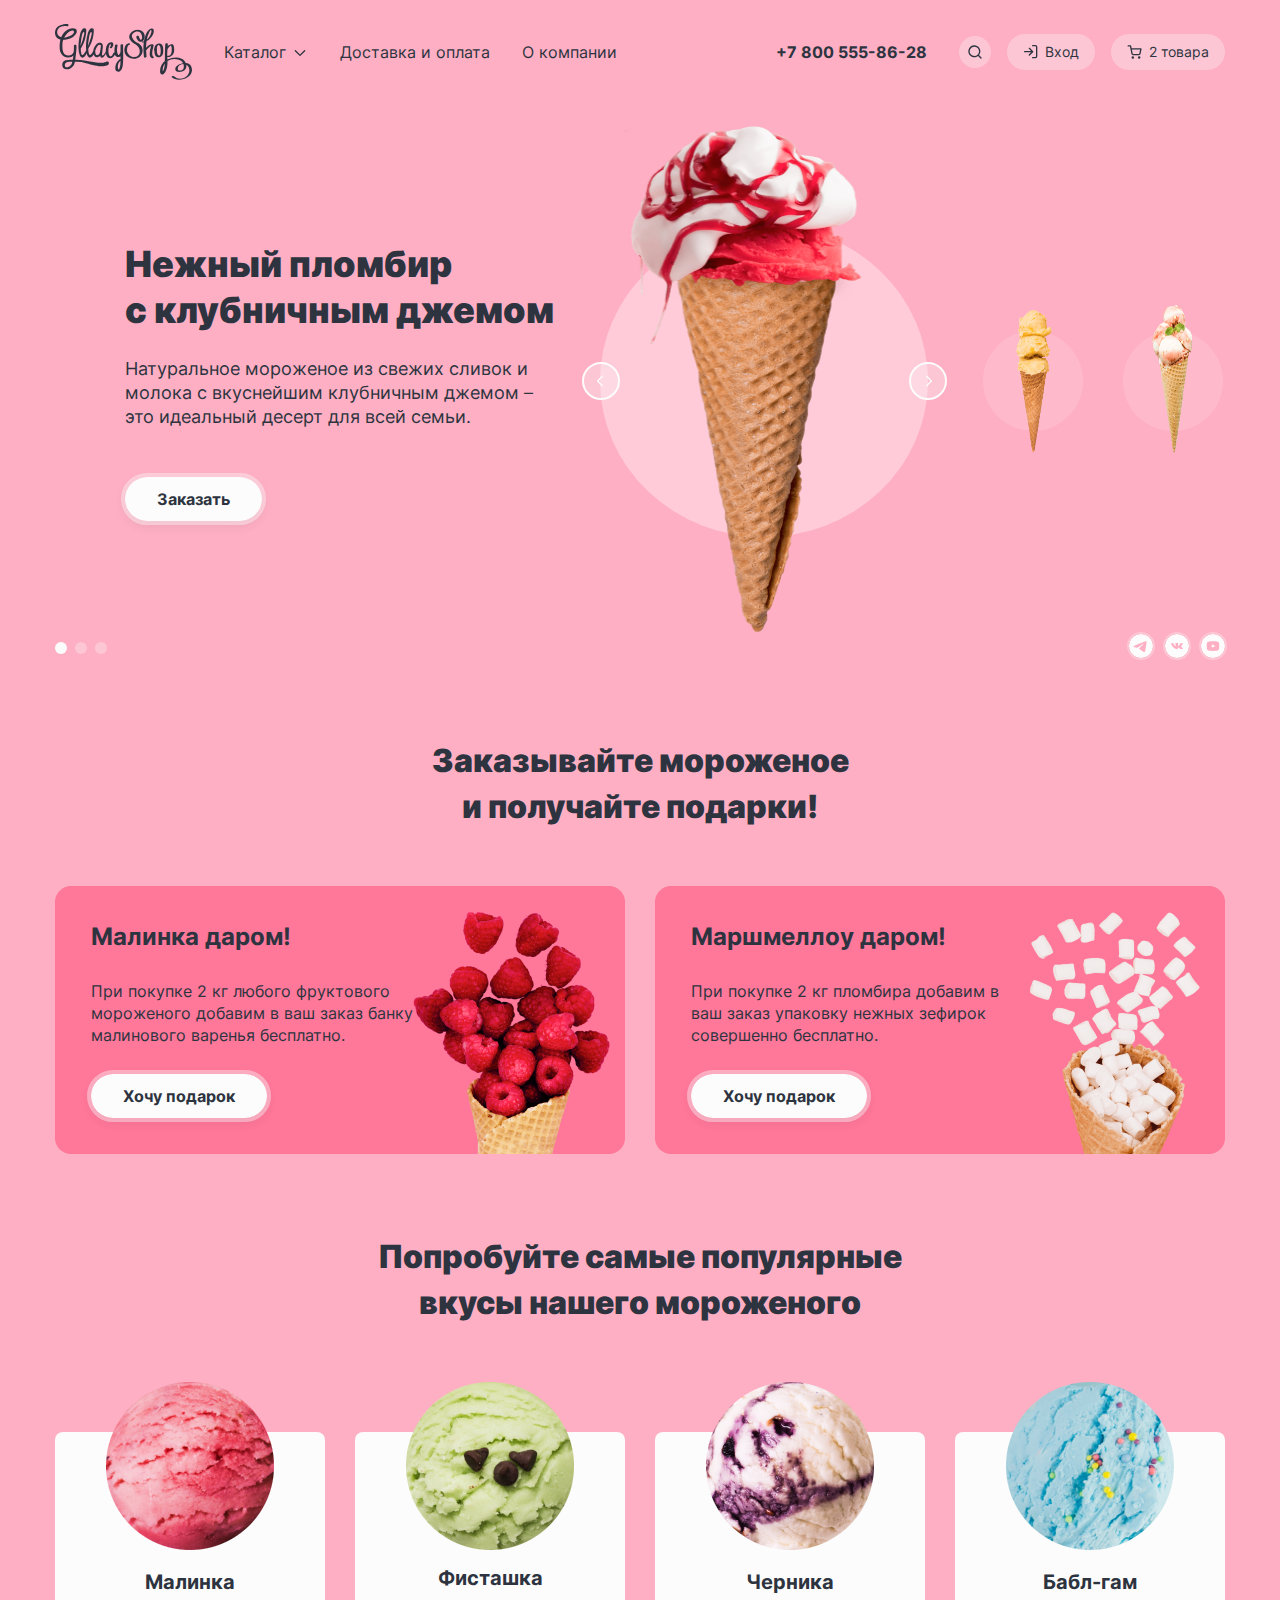
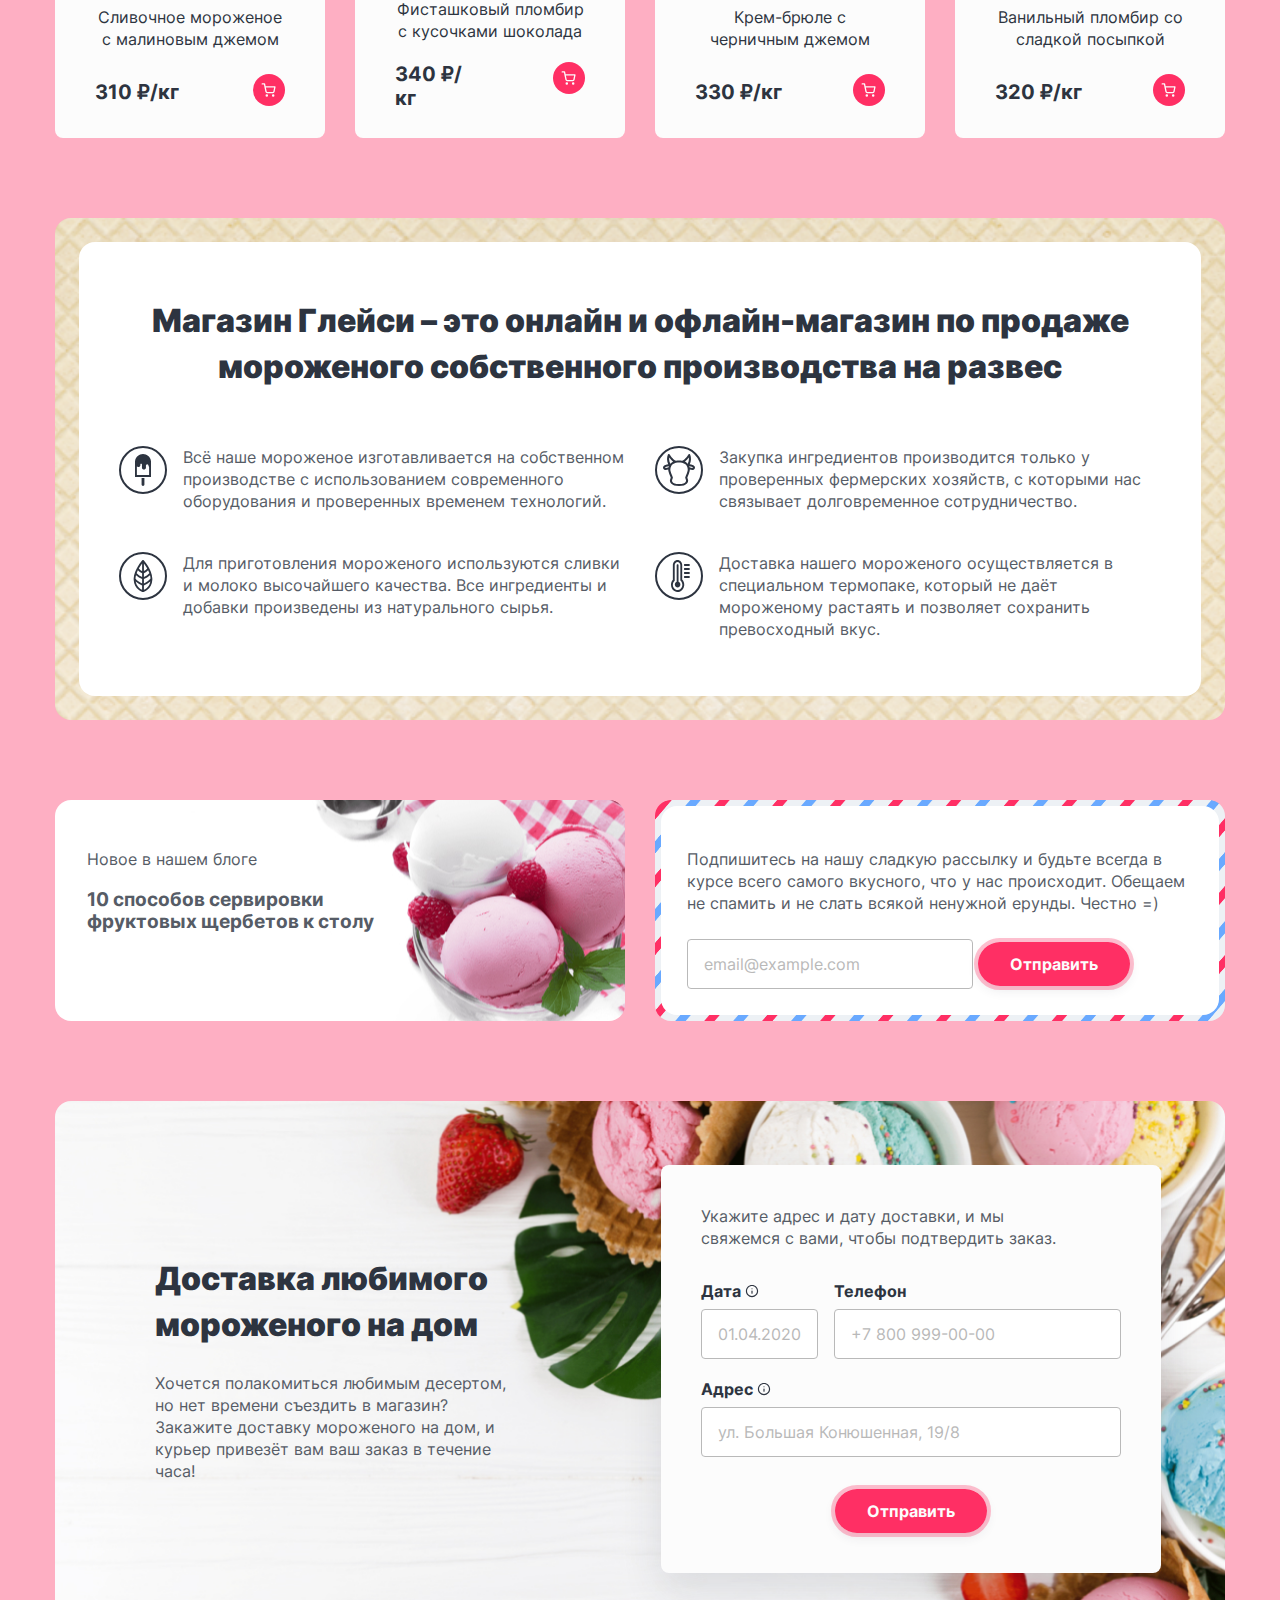
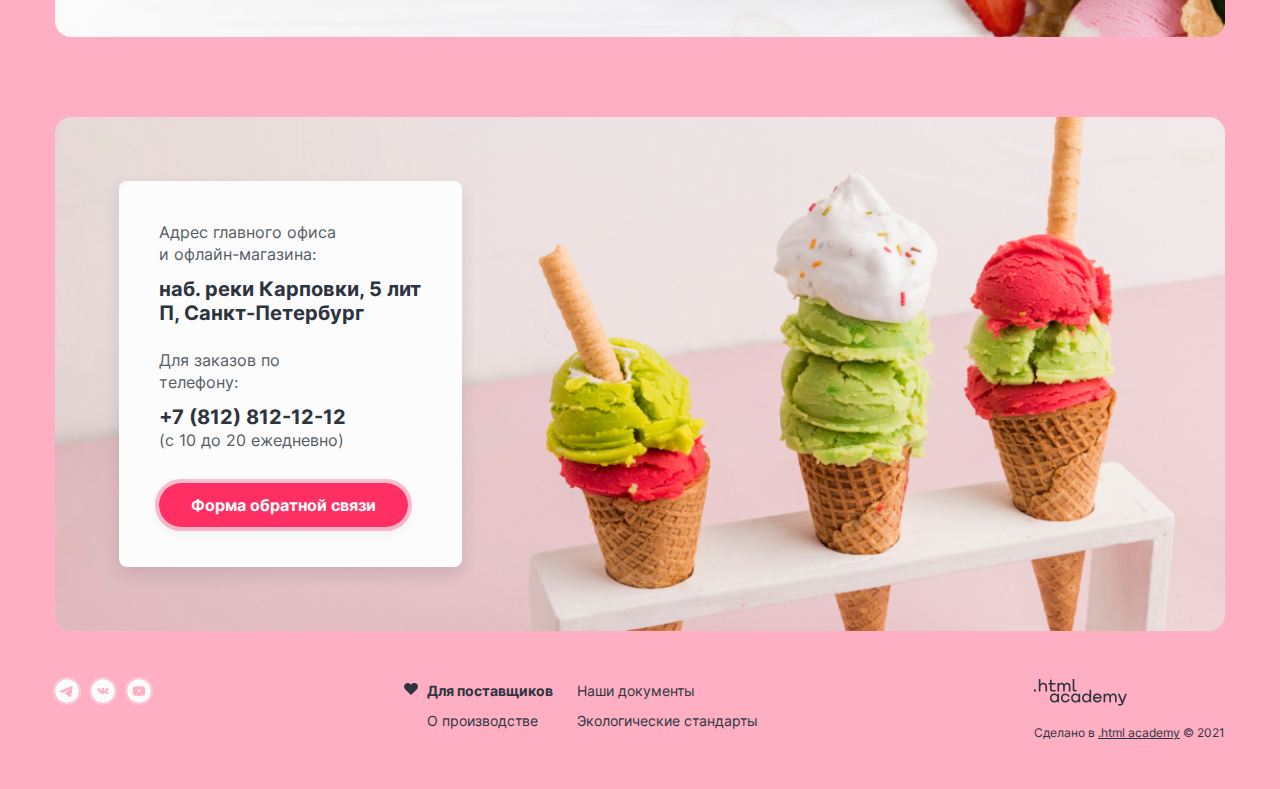
==== commit d542ccf6: "Добавляет состояния для кнопок" ====
--- a/index.html
+++ b/index.html
@@ -57,7 +57,7 @@
               <span class="visually-hidden">Поиск</span>
               <svg class="site-menu__icon" width="16" height="16" fill="none" xmlns="http://www.w3.org/2000/svg"><path fill-rule="evenodd" clip-rule="evenodd" d="M2.663 7.33a4.667 4.667 0 1 1 8.028 3.238.683.683 0 0 0-.123.123A4.667 4.667 0 0 1 2.664 7.33Zm8.412 4.688a6 6 0 1 1 .943-.943l2.45 2.45a.667.667 0 1 1-.943.943l-2.45-2.45Z" fill="#2D3440"/></svg>
             </a>
-            <div class="site-menu__popup popup popup-search popup--open">
+            <div class="site-menu__popup popup popup-search">
               <form action="">
                 <div class="field">
                   <input class="field__input" type="text" placeholder="Поиск по сайту">
@@ -179,7 +179,7 @@
               Нет товаров
             </a>
 
-            <div class="site-menu popup popup-popup-cart popup-popup-cart--empty popup--open">
+            <div class="site-menu popup popup-popup-cart popup-popup-cart--empty">
               <div class="popup__content">
                 <h2 class="popup__title">Ваша корзина пока пуста</h2>
               </div>
@@ -317,9 +317,7 @@
             <span class="card__price">310 ₽/кг</span>
             <button class="card__button">
               <span class="visually-hidden">Купить</span>
-              <svg width="16" height="16" viewBox="0 0 16 16" fill="none" xmlns="http://www.w3.org/2000/svg">
-                <path fill-rule="evenodd" clip-rule="evenodd" d="M1.16667 1.25C0.798477 1.25 0.5 1.54848 0.5 1.91667C0.5 2.28486 0.798477 2.58333 1.16667 2.58333H2.93794L3.40537 4.91872C3.40821 4.93667 3.41176 4.95438 3.416 4.97182L4.38338 9.80515L4.3835 9.80571C4.46706 10.2257 4.69562 10.603 5.02921 10.8715C5.36111 11.1387 5.77595 11.2813 6.20183 11.2748H11.8225C12.2484 11.2813 12.6633 11.1387 12.9952 10.8715C13.3289 10.6029 13.5575 10.2254 13.641 9.80515L13.641 9.80515L13.642 9.80016L14.5691 4.93872C14.6063 4.74355 14.5545 4.54195 14.4279 4.38887C14.3012 4.23578 14.1129 4.14716 13.9142 4.14716H4.61072L4.1381 1.78583C4.07574 1.47426 3.80215 1.25 3.4844 1.25H1.16667ZM5.69098 9.54444L4.87759 5.4805H13.1084L12.3328 9.54736C12.31 9.65988 12.2485 9.7609 12.1591 9.83291C12.0691 9.90535 11.9565 9.94383 11.841 9.94162L11.841 9.94149H11.8282H6.19614V9.94137L6.18337 9.94162C6.06787 9.94383 5.95528 9.90535 5.8653 9.83291C5.77531 9.76048 5.71368 9.6587 5.69117 9.5454L5.69098 9.54444ZM4.55739 13.5054C4.55739 12.8175 5.1151 12.2597 5.80307 12.2597C6.49105 12.2597 7.04876 12.8175 7.04876 13.5054C7.04876 14.1934 6.49105 14.7511 5.80307 14.7511C5.1151 14.7511 4.55739 14.1934 4.55739 13.5054ZM10.9307 13.5054C10.9307 12.8175 11.4884 12.2597 12.1764 12.2597C12.8644 12.2597 13.4221 12.8175 13.4221 13.5054C13.4221 14.1934 12.8644 14.7511 12.1764 14.7511C11.4884 14.7511 10.9307 14.1934 10.9307 13.5054Z" fill="currentColor"/>
-              </svg>
+              <svg class="card__icon" width="16" height="16" fill="none" xmlns="http://www.w3.org/2000/svg"><path fill-rule="evenodd" clip-rule="evenodd" d="M1.17 1.25a.67.67 0 0 0 0 1.33h1.77l.47 2.34v.05l.97 4.84a1.83 1.83 0 0 0 1.82 1.46h5.62a1.83 1.83 0 0 0 1.82-1.46V9.8l.93-4.86a.67.67 0 0 0-.66-.8h-9.3L4.14 1.8a.67.67 0 0 0-.66-.54H1.17Zm4.52 8.3-.81-4.07h8.23l-.78 4.07a.5.5 0 0 1-.49.4H6.18a.5.5 0 0 1-.49-.4ZM4.56 13.5a1.25 1.25 0 1 1 2.49 0 1.25 1.25 0 0 1-2.5 0Zm6.37 0a1.25 1.25 0 1 1 2.5 0 1.25 1.25 0 0 1-2.5 0Z" fill="currentColor"/></svg>
             </button>
           </article>
 
@@ -330,9 +328,7 @@
             <span class="card__price">340 ₽/кг</span>
             <button class="card__button">
               <span class="visually-hidden">Купить</span>
-              <svg width="16" height="16" viewBox="0 0 16 16" fill="none" xmlns="http://www.w3.org/2000/svg">
-                <path fill-rule="evenodd" clip-rule="evenodd" d="M1.16667 1.25C0.798477 1.25 0.5 1.54848 0.5 1.91667C0.5 2.28486 0.798477 2.58333 1.16667 2.58333H2.93794L3.40537 4.91872C3.40821 4.93667 3.41176 4.95438 3.416 4.97182L4.38338 9.80515L4.3835 9.80571C4.46706 10.2257 4.69562 10.603 5.02921 10.8715C5.36111 11.1387 5.77595 11.2813 6.20183 11.2748H11.8225C12.2484 11.2813 12.6633 11.1387 12.9952 10.8715C13.3289 10.6029 13.5575 10.2254 13.641 9.80515L13.641 9.80515L13.642 9.80016L14.5691 4.93872C14.6063 4.74355 14.5545 4.54195 14.4279 4.38887C14.3012 4.23578 14.1129 4.14716 13.9142 4.14716H4.61072L4.1381 1.78583C4.07574 1.47426 3.80215 1.25 3.4844 1.25H1.16667ZM5.69098 9.54444L4.87759 5.4805H13.1084L12.3328 9.54736C12.31 9.65988 12.2485 9.7609 12.1591 9.83291C12.0691 9.90535 11.9565 9.94383 11.841 9.94162L11.841 9.94149H11.8282H6.19614V9.94137L6.18337 9.94162C6.06787 9.94383 5.95528 9.90535 5.8653 9.83291C5.77531 9.76048 5.71368 9.6587 5.69117 9.5454L5.69098 9.54444ZM4.55739 13.5054C4.55739 12.8175 5.1151 12.2597 5.80307 12.2597C6.49105 12.2597 7.04876 12.8175 7.04876 13.5054C7.04876 14.1934 6.49105 14.7511 5.80307 14.7511C5.1151 14.7511 4.55739 14.1934 4.55739 13.5054ZM10.9307 13.5054C10.9307 12.8175 11.4884 12.2597 12.1764 12.2597C12.8644 12.2597 13.4221 12.8175 13.4221 13.5054C13.4221 14.1934 12.8644 14.7511 12.1764 14.7511C11.4884 14.7511 10.9307 14.1934 10.9307 13.5054Z" fill="currentColor"/>
-              </svg>
+              <svg class="card__icon" width="16" height="16" fill="none" xmlns="http://www.w3.org/2000/svg"><path fill-rule="evenodd" clip-rule="evenodd" d="M1.17 1.25a.67.67 0 0 0 0 1.33h1.77l.47 2.34v.05l.97 4.84a1.83 1.83 0 0 0 1.82 1.46h5.62a1.83 1.83 0 0 0 1.82-1.46V9.8l.93-4.86a.67.67 0 0 0-.66-.8h-9.3L4.14 1.8a.67.67 0 0 0-.66-.54H1.17Zm4.52 8.3-.81-4.07h8.23l-.78 4.07a.5.5 0 0 1-.49.4H6.18a.5.5 0 0 1-.49-.4ZM4.56 13.5a1.25 1.25 0 1 1 2.49 0 1.25 1.25 0 0 1-2.5 0Zm6.37 0a1.25 1.25 0 1 1 2.5 0 1.25 1.25 0 0 1-2.5 0Z" fill="currentColor"/></svg>
             </button>
           </article>
 
@@ -343,9 +339,7 @@
             <span class="card__price">330 ₽/кг</span>
             <button class="card__button">
               <span class="visually-hidden">Купить</span>
-              <svg width="16" height="16" viewBox="0 0 16 16" fill="none" xmlns="http://www.w3.org/2000/svg">
-                <path fill-rule="evenodd" clip-rule="evenodd" d="M1.16667 1.25C0.798477 1.25 0.5 1.54848 0.5 1.91667C0.5 2.28486 0.798477 2.58333 1.16667 2.58333H2.93794L3.40537 4.91872C3.40821 4.93667 3.41176 4.95438 3.416 4.97182L4.38338 9.80515L4.3835 9.80571C4.46706 10.2257 4.69562 10.603 5.02921 10.8715C5.36111 11.1387 5.77595 11.2813 6.20183 11.2748H11.8225C12.2484 11.2813 12.6633 11.1387 12.9952 10.8715C13.3289 10.6029 13.5575 10.2254 13.641 9.80515L13.641 9.80515L13.642 9.80016L14.5691 4.93872C14.6063 4.74355 14.5545 4.54195 14.4279 4.38887C14.3012 4.23578 14.1129 4.14716 13.9142 4.14716H4.61072L4.1381 1.78583C4.07574 1.47426 3.80215 1.25 3.4844 1.25H1.16667ZM5.69098 9.54444L4.87759 5.4805H13.1084L12.3328 9.54736C12.31 9.65988 12.2485 9.7609 12.1591 9.83291C12.0691 9.90535 11.9565 9.94383 11.841 9.94162L11.841 9.94149H11.8282H6.19614V9.94137L6.18337 9.94162C6.06787 9.94383 5.95528 9.90535 5.8653 9.83291C5.77531 9.76048 5.71368 9.6587 5.69117 9.5454L5.69098 9.54444ZM4.55739 13.5054C4.55739 12.8175 5.1151 12.2597 5.80307 12.2597C6.49105 12.2597 7.04876 12.8175 7.04876 13.5054C7.04876 14.1934 6.49105 14.7511 5.80307 14.7511C5.1151 14.7511 4.55739 14.1934 4.55739 13.5054ZM10.9307 13.5054C10.9307 12.8175 11.4884 12.2597 12.1764 12.2597C12.8644 12.2597 13.4221 12.8175 13.4221 13.5054C13.4221 14.1934 12.8644 14.7511 12.1764 14.7511C11.4884 14.7511 10.9307 14.1934 10.9307 13.5054Z" fill="currentColor"/>
-              </svg>
+              <svg class="card__icon" width="16" height="16" fill="none" xmlns="http://www.w3.org/2000/svg"><path fill-rule="evenodd" clip-rule="evenodd" d="M1.17 1.25a.67.67 0 0 0 0 1.33h1.77l.47 2.34v.05l.97 4.84a1.83 1.83 0 0 0 1.82 1.46h5.62a1.83 1.83 0 0 0 1.82-1.46V9.8l.93-4.86a.67.67 0 0 0-.66-.8h-9.3L4.14 1.8a.67.67 0 0 0-.66-.54H1.17Zm4.52 8.3-.81-4.07h8.23l-.78 4.07a.5.5 0 0 1-.49.4H6.18a.5.5 0 0 1-.49-.4ZM4.56 13.5a1.25 1.25 0 1 1 2.49 0 1.25 1.25 0 0 1-2.5 0Zm6.37 0a1.25 1.25 0 1 1 2.5 0 1.25 1.25 0 0 1-2.5 0Z" fill="currentColor"/></svg>
             </button>
           </article>
 
@@ -356,9 +350,7 @@
             <span class="card__price">320 ₽/кг</span>
             <button class="card__button">
               <span class="visually-hidden">Купить</span>
-              <svg width="16" height="16" viewBox="0 0 16 16" fill="none" xmlns="http://www.w3.org/2000/svg">
-                <path fill-rule="evenodd" clip-rule="evenodd" d="M1.16667 1.25C0.798477 1.25 0.5 1.54848 0.5 1.91667C0.5 2.28486 0.798477 2.58333 1.16667 2.58333H2.93794L3.40537 4.91872C3.40821 4.93667 3.41176 4.95438 3.416 4.97182L4.38338 9.80515L4.3835 9.80571C4.46706 10.2257 4.69562 10.603 5.02921 10.8715C5.36111 11.1387 5.77595 11.2813 6.20183 11.2748H11.8225C12.2484 11.2813 12.6633 11.1387 12.9952 10.8715C13.3289 10.6029 13.5575 10.2254 13.641 9.80515L13.641 9.80515L13.642 9.80016L14.5691 4.93872C14.6063 4.74355 14.5545 4.54195 14.4279 4.38887C14.3012 4.23578 14.1129 4.14716 13.9142 4.14716H4.61072L4.1381 1.78583C4.07574 1.47426 3.80215 1.25 3.4844 1.25H1.16667ZM5.69098 9.54444L4.87759 5.4805H13.1084L12.3328 9.54736C12.31 9.65988 12.2485 9.7609 12.1591 9.83291C12.0691 9.90535 11.9565 9.94383 11.841 9.94162L11.841 9.94149H11.8282H6.19614V9.94137L6.18337 9.94162C6.06787 9.94383 5.95528 9.90535 5.8653 9.83291C5.77531 9.76048 5.71368 9.6587 5.69117 9.5454L5.69098 9.54444ZM4.55739 13.5054C4.55739 12.8175 5.1151 12.2597 5.80307 12.2597C6.49105 12.2597 7.04876 12.8175 7.04876 13.5054C7.04876 14.1934 6.49105 14.7511 5.80307 14.7511C5.1151 14.7511 4.55739 14.1934 4.55739 13.5054ZM10.9307 13.5054C10.9307 12.8175 11.4884 12.2597 12.1764 12.2597C12.8644 12.2597 13.4221 12.8175 13.4221 13.5054C13.4221 14.1934 12.8644 14.7511 12.1764 14.7511C11.4884 14.7511 10.9307 14.1934 10.9307 13.5054Z" fill="currentColor"/>
-              </svg>
+              <svg class="card__icon" width="16" height="16" fill="none" xmlns="http://www.w3.org/2000/svg"><path fill-rule="evenodd" clip-rule="evenodd" d="M1.17 1.25a.67.67 0 0 0 0 1.33h1.77l.47 2.34v.05l.97 4.84a1.83 1.83 0 0 0 1.82 1.46h5.62a1.83 1.83 0 0 0 1.82-1.46V9.8l.93-4.86a.67.67 0 0 0-.66-.8h-9.3L4.14 1.8a.67.67 0 0 0-.66-.54H1.17Zm4.52 8.3-.81-4.07h8.23l-.78 4.07a.5.5 0 0 1-.49.4H6.18a.5.5 0 0 1-.49-.4ZM4.56 13.5a1.25 1.25 0 1 1 2.49 0 1.25 1.25 0 0 1-2.5 0Zm6.37 0a1.25 1.25 0 1 1 2.5 0 1.25 1.25 0 0 1-2.5 0Z" fill="currentColor"/></svg>
             </button>
           </article>
         </div>
--- a/css/style.css
+++ b/css/style.css
@@ -86,9 +86,8 @@
   background-color: var(--color-basic-extra-light);
   border-radius: 26px;
   border: none;
-  box-shadow:
-    0px 0px 0px 2px rgba(252, 252, 252, 0.40),
-    0px 4px 12px 0px rgba(45, 52, 64, 0.1);
+  outline: 4px solid rgba(252, 252, 252, 0.40);
+  box-shadow: 0px 4px 12px 0px rgba(45, 52, 64, 0.1);
   font-family: inherit;
   font-size: 16px;
   font-weight: 700;
@@ -101,18 +100,72 @@
 
 .button:hover {
    background-color: rgba(252, 252, 252, 0.40);
-   box-shadow:
-    0px 0px 0px 2px rgba(252, 252, 252),
-    0px 4px 15px 0px rgba(133, 133, 133, 0.15);
+   outline: 4px solid rgba(252, 252, 252);
+   box-shadow: none;
+}
+
+.button:focus {
+  outline: 2px solid var(--color-basic-extra-dark);
+  box-shadow: none;
+}
+
+.button:active {
+  outline: 2px solid var(--color-basic-extra-dark);
+  background-color: var(--color-basic-extra-light) ;
+  box-shadow: none;
 }
 
 .button--secondary {
   color: var(--color-basic-extra-light);
-  background: var(--special-extra-bright, var(--color-special-extra-bright));
-  box-shadow:
-    0px 0px 0px 2px rgba(255, 47, 100, 0.30),
-    0px 4px 12px 0px rgba(45, 52, 64, 0.1);
-}
+  background: var(--color-special-extra-bright);
+  outline:  4px solid rgba(255, 47, 100, 0.30);
+  box-shadow: 0px 4px 12px 0px rgba(45, 52, 64, 0.1);
+}
+
+.button--secondary:hover {
+  background-color: rgba(252, 252, 252, 0.4);
+  color: var(--color-basic-extra-dark);
+  outline: 4px solid var(--color-special-extra-bright);
+  box-shadow: none;
+}
+
+.button--secondary:focus {
+  background-color: var(--color-special-extra-bright);
+  outline: 2px solid var(--color-basic-extra-dark);
+  box-shadow: none;
+}
+
+.button--secondary:active {
+  background-color: var(--color-special-light);
+  outline: 2px solid var(--color-basic-extra-dark);
+  box-shadow: none;
+}
+
+.button--tretiary {
+  padding: 8px;
+  font-size: 14px;
+  line-height: 20px;
+  font-weight: 700;
+  background-color: var(--color-basic-extra-light-icon);
+  outline: 2px solid var(--color-basic-extra-light);
+  box-shadow: none;
+}
+
+.button--tretiary:hover {
+  background-color: var(--color-basic-extra-light);
+  outline: 2px solid rgba(252, 252, 252, 0.3);
+}
+
+.button--tretiary:focus {
+  background-color: rgba(252, 252, 252, 0.3);
+  outline: 2px solid var(--color-basic-extra-dark);
+}
+
+.button--tretiary:active {
+  background-color: rgba(252, 252, 252, 0.3);
+  outline: 2px solid rgba(252, 252, 252, 0.3);
+}
+
 
 /* Form */
 
@@ -769,6 +822,7 @@
   font-size: 20px;
   font-weight: 700;
   line-height: 24px;
+  align-self: center;
 }
 
 .card__button {
@@ -783,6 +837,30 @@
   justify-self: end;
   color: var(--color-basic-extra-light);
   cursor: pointer;
+}
+
+.card__button:hover {
+  background-color: rgba(252, 252, 252, 0.3);
+  color: var(--color-basic-extra-dark);
+  border: 2px solid var(--color-special-extra-bright);
+}
+
+.card__button:focus {
+  background-color: var(--color-special-extra-bright);
+  color: var(--color-basic-extra-light);
+  border: 2px solid var(--color-basic-extra-dark);
+}
+
+.card__button:active {
+  background-color: var(--color-special-exta-light);
+  color: var(--color-basic-extra-dark);
+  border: 2px solid var(--color-special-extra-bright);
+}
+
+.card__button:disabled {
+  background-color: var(--color-basic-neutral);
+  color: var(--color-basic-dark);
+  border: none;
 }
 
 /* Advantages */
@@ -1284,13 +1362,7 @@
 
 .filter__button {
   margin-top: auto;
-  padding: 8px;
-  font-size: 14px;
-  line-height: 20px;
-  font-weight: 700;
-  background-color: var(--color-basic-extra-light-icon);
-  border: 2px solid var(--color-basic-extra-light);
-  box-shadow: none;
+  margin-bottom: 2px;
 }
 
 /* Control */
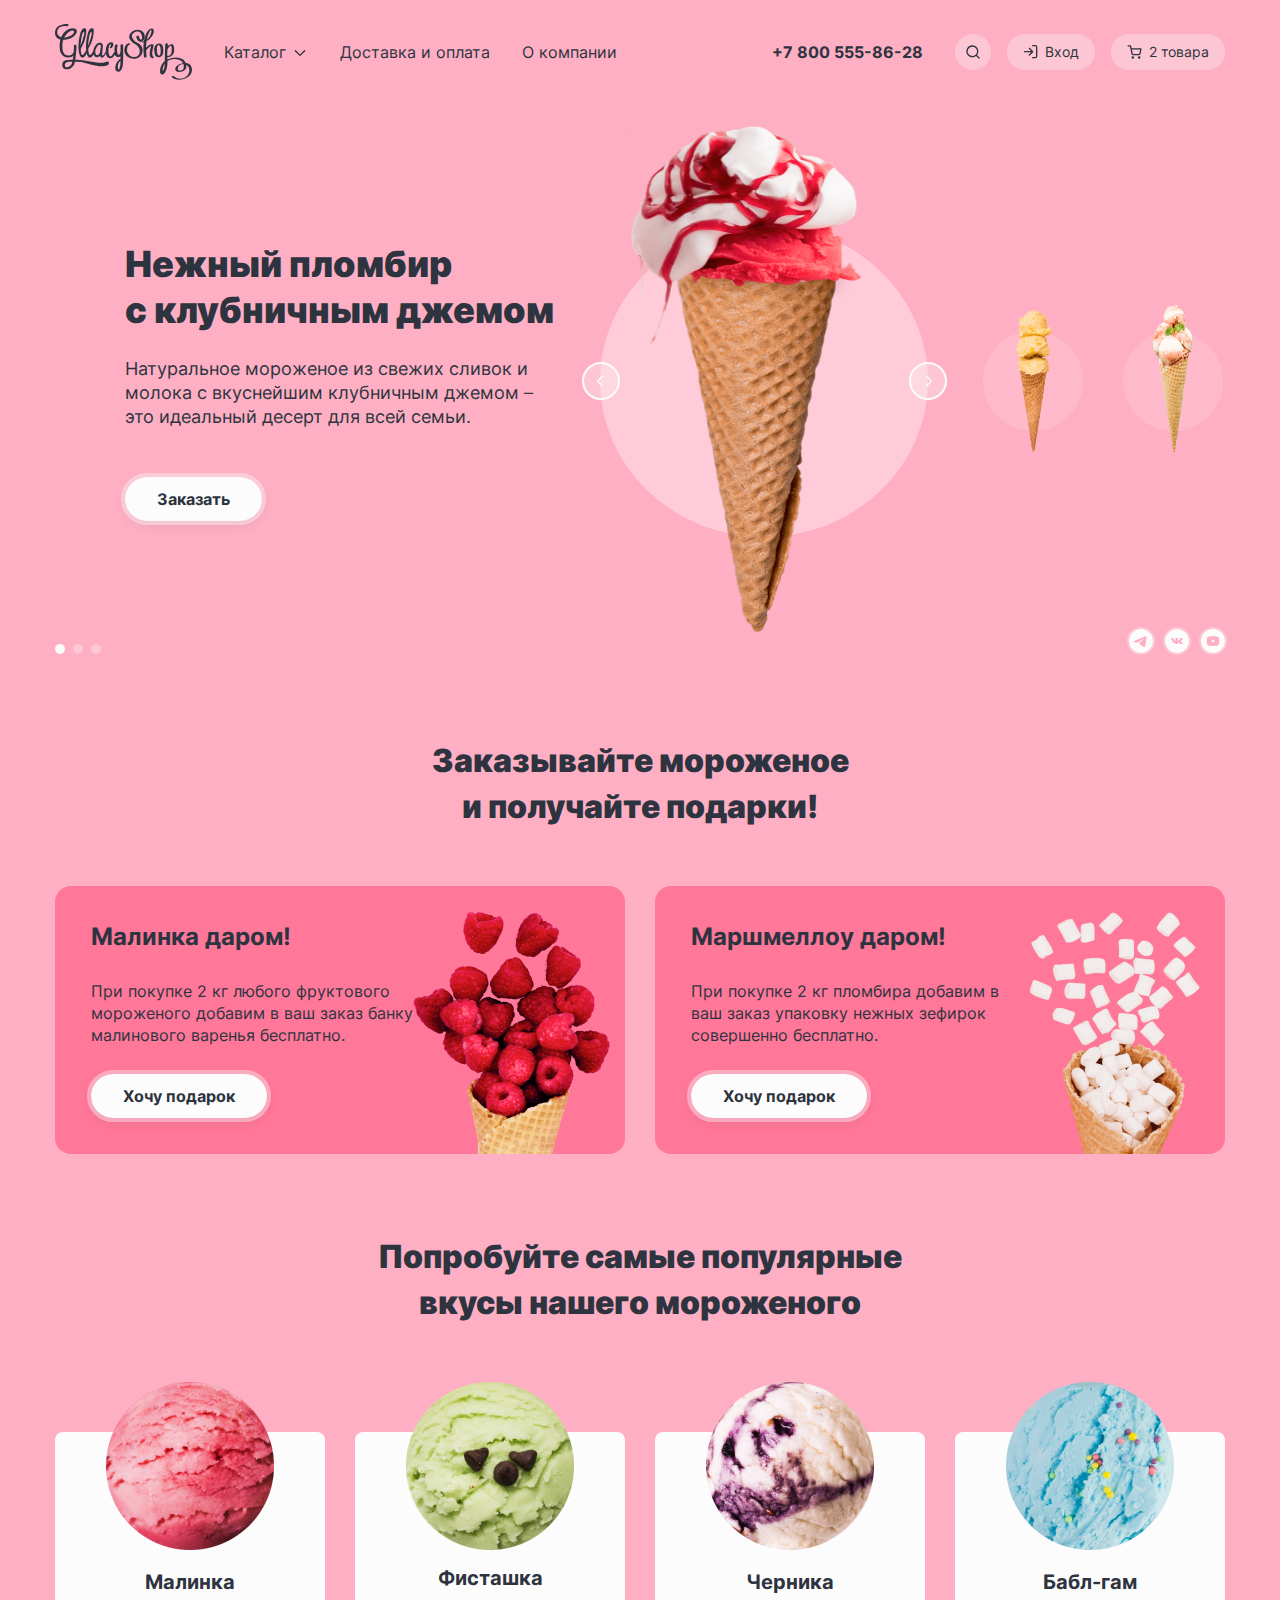
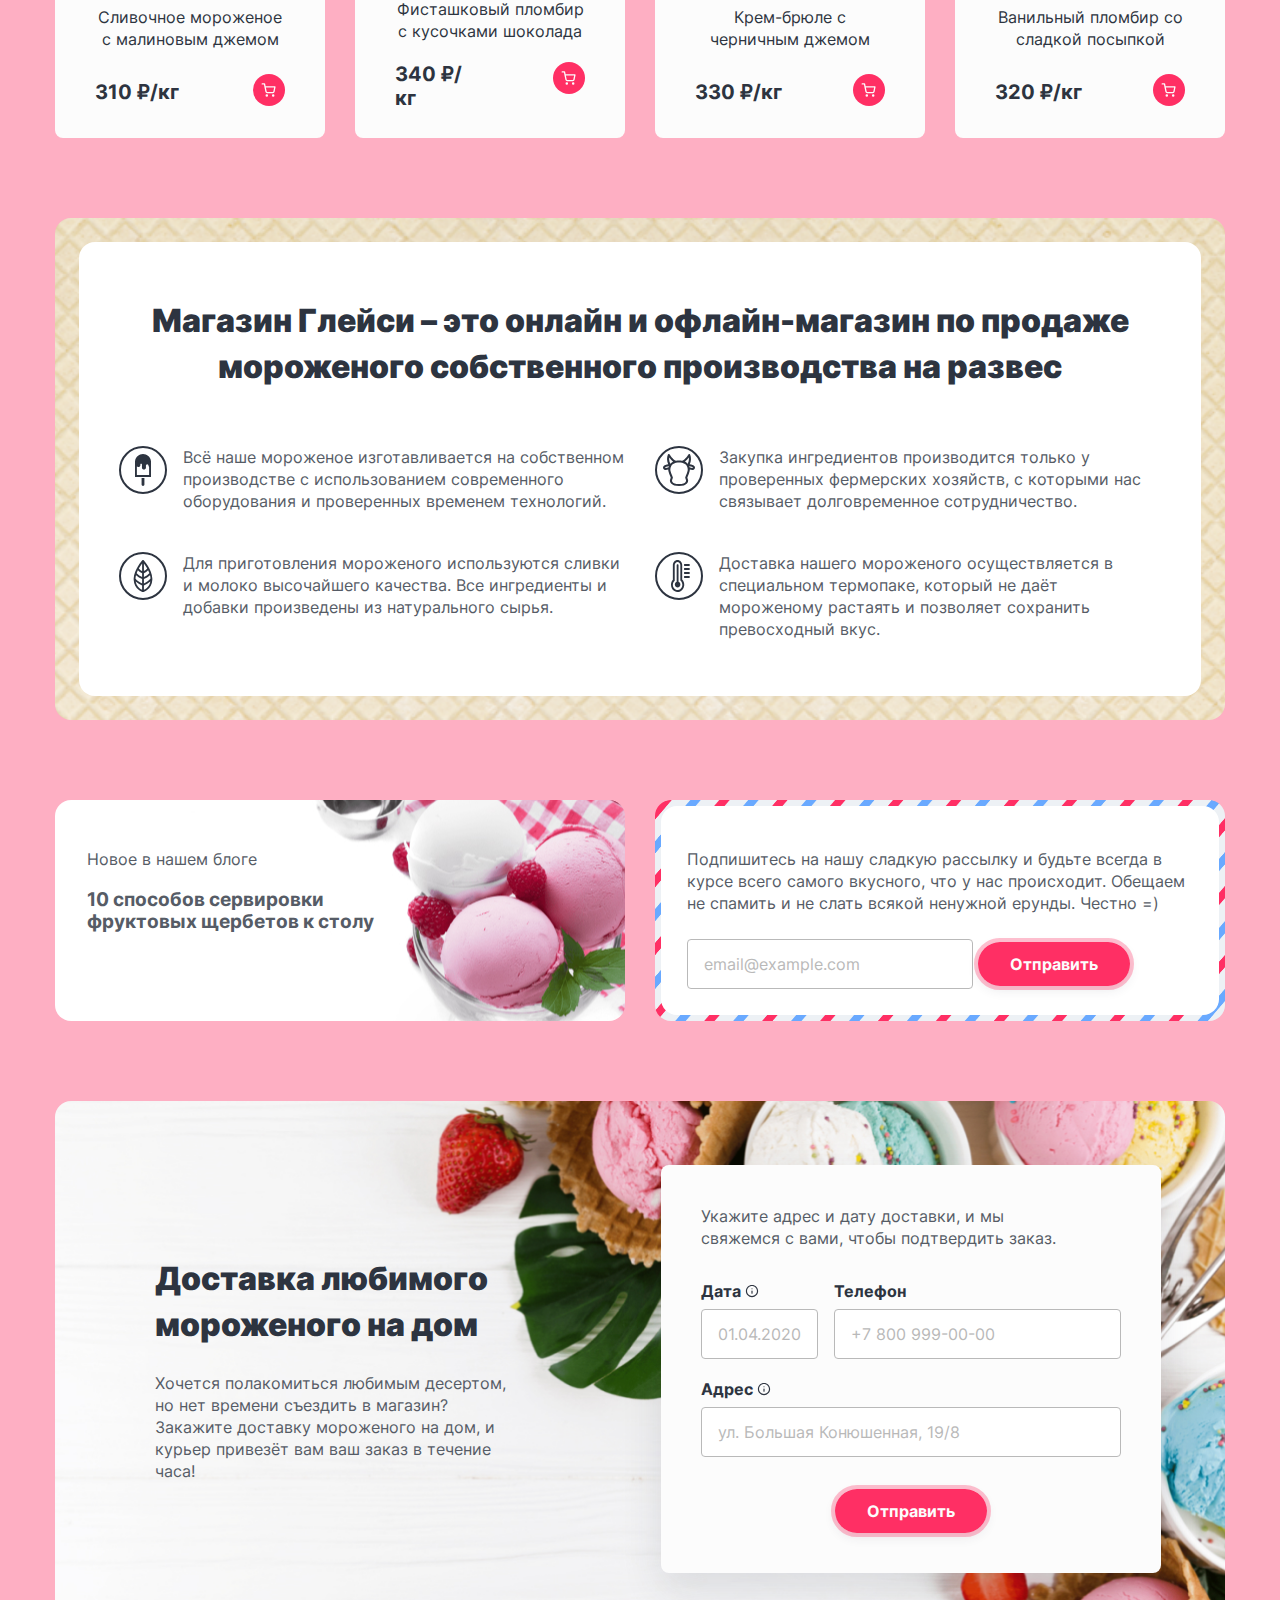
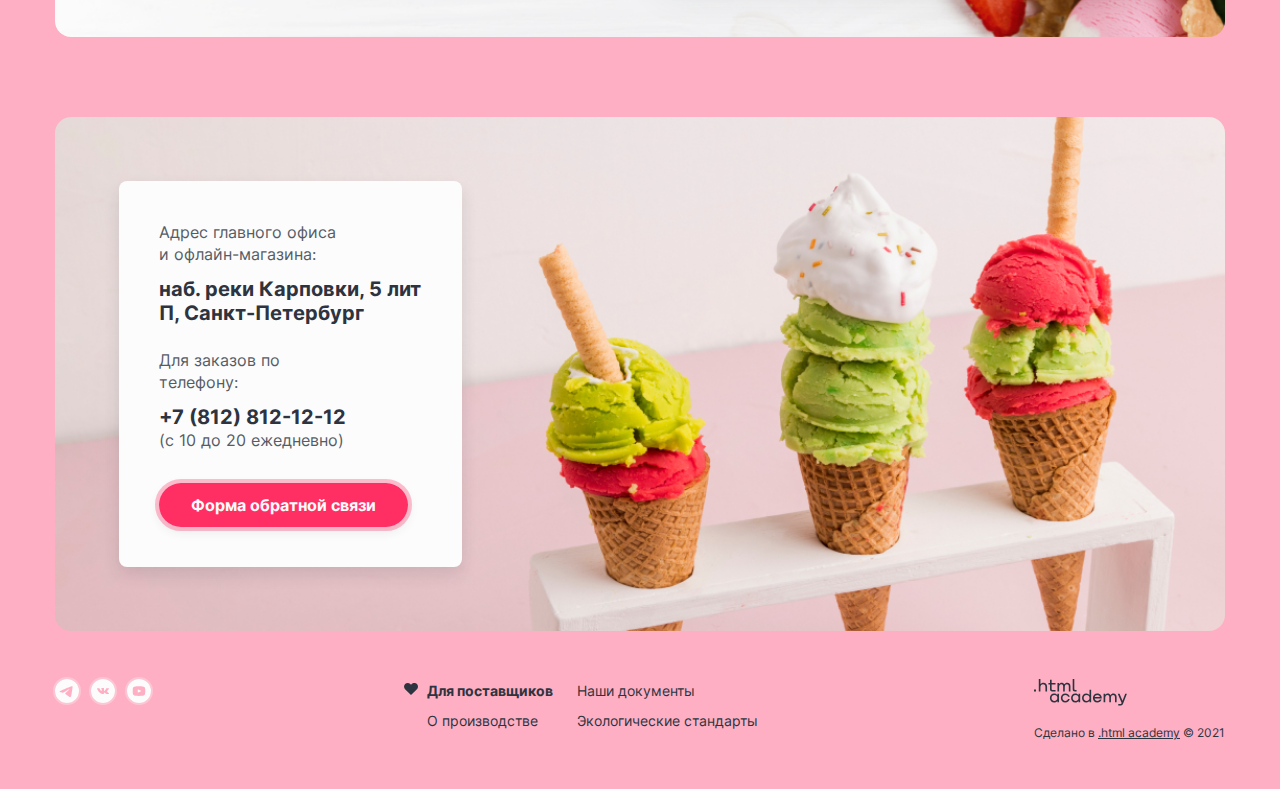
==== commit 3da217ac: "Добавляет состояния для всех эелементов" ====
--- a/index.html
+++ b/index.html
@@ -14,10 +14,9 @@
 
         <ul class="page-header__menu site-menu">
           <li class="site-menu__item">
-            <a href="" class="site-menu__link site-menu__link--with-sub-menu">
+            <a href="" class="site-menu__link">
               Каталог
               <svg class="site-menu__icon" width="16" height="16" fill="none" xmlns="http://www.w3.org/2000/svg"><path fill-rule="evenodd" clip-rule="evenodd" d="M3.808 6.195a.667.667 0 1 0-.943.943l4.66 4.66a.665.665 0 0 0 .95.006l.006-.005 4.66-4.66a.667.667 0 1 0-.943-.944L8.003 10.39 3.808 6.195Z" fill="currentColor"/></svg>
-              </span>
             </a>
             <div class="site-menu__sub-menu sub-menu">
               <ul class="sub-menu__list">
@@ -53,27 +52,31 @@
           </li>
 
           <li class="site-menu__item">
-            <a class="site-menu__button site-menu__button--search" href="#">
+            <a class="site-menu__button site-menu__button--icon" href="#">
               <span class="visually-hidden">Поиск</span>
-              <svg class="site-menu__icon" width="16" height="16" fill="none" xmlns="http://www.w3.org/2000/svg"><path fill-rule="evenodd" clip-rule="evenodd" d="M2.663 7.33a4.667 4.667 0 1 1 8.028 3.238.683.683 0 0 0-.123.123A4.667 4.667 0 0 1 2.664 7.33Zm8.412 4.688a6 6 0 1 1 .943-.943l2.45 2.45a.667.667 0 1 1-.943.943l-2.45-2.45Z" fill="#2D3440"/></svg>
+              <svg class="site-menu__icon" width="16" height="16" fill="none" xmlns="http://www.w3.org/2000/svg"><path fill-rule="evenodd" clip-rule="evenodd" d="M2.663 7.33a4.667 4.667 0 1 1 8.028 3.238.683.683 0 0 0-.123.123A4.667 4.667 0 0 1 2.664 7.33Zm8.412 4.688a6 6 0 1 1 .943-.943l2.45 2.45a.667.667 0 1 1-.943.943l-2.45-2.45Z" fill="currentColor"/></svg>
             </a>
             <div class="site-menu__popup popup popup-search">
-              <form action="">
-                <div class="field">
-                  <input class="field__input" type="text" placeholder="Поиск по сайту">
+              <form action="https://echo.htmlacademy.ru/" method="post" class="popup-search__form form">
+                <div class="form__field field">
+                  <input class="field__input field__input--search" name="search" type="text" placeholder="Поиск по сайту">
+                  <button class="field__button" type="button">
+                    <svg class="field__icon" width="16" height="16" fill="none" xmlns="http://www.w3.org/2000/svg"><path fill-rule="evenodd" clip-rule="evenodd" d="M12.8 4.14a.67.67 0 1 0-.94-.94L8 7.06 4.14 3.2a.67.67 0 1 0-.94.94L7.06 8 3.2 11.86a.67.67 0 1 0 .94.94L8 8.94l3.86 3.86a.67.67 0 1 0 .94-.94L8.94 8l3.86-3.86Z" fill="currentColor"/></svg>
+                  </button>
                 </div>
               </form>
+            </div>
           </li>
 
           <li class="site-menu__item">
             <a class="site-menu__button" href="#">
-              <svg class="site-menu__icon" width="16" height="16" fill="none" xmlns="http://www.w3.org/2000/svg"><path fill-rule="evenodd" clip-rule="evenodd" d="M9 1.667C9 1.298 9.298 1 9.667 1h2.666a2 2 0 0 1 2 2v9.333a2 2 0 0 1-2 2H9.667a.667.667 0 1 1 0-1.333h2.666a.666.666 0 0 0 .667-.667V3a.666.666 0 0 0-.667-.667H9.667A.667.667 0 0 1 9 1.667ZM5.862 3.862c.26-.26.682-.26.943 0l3.329 3.329a.69.69 0 0 1 .129.177.664.664 0 0 1-.13.775L6.806 11.47a.667.667 0 1 1-.943-.942l2.195-2.196h-6.39a.667.667 0 1 1 0-1.333h6.39L5.862 4.805a.667.667 0 0 1 0-.943Z" fill="#2D3440"/></svg>
+              <svg class="site-menu__icon" width="16" height="16" fill="none" xmlns="http://www.w3.org/2000/svg"><path fill-rule="evenodd" clip-rule="evenodd" d="M9 1.667C9 1.298 9.298 1 9.667 1h2.666a2 2 0 0 1 2 2v9.333a2 2 0 0 1-2 2H9.667a.667.667 0 1 1 0-1.333h2.666a.666.666 0 0 0 .667-.667V3a.666.666 0 0 0-.667-.667H9.667A.667.667 0 0 1 9 1.667ZM5.862 3.862c.26-.26.682-.26.943 0l3.329 3.329a.69.69 0 0 1 .129.177.664.664 0 0 1-.13.775L6.806 11.47a.667.667 0 1 1-.943-.942l2.195-2.196h-6.39a.667.667 0 1 1 0-1.333h6.39L5.862 4.805a.667.667 0 0 1 0-.943Z" fill="currentColor"/></svg>
               Вход
             </a>
 
             <div class="site-menu__popup popup popup-login">
               <h2 class="popup__title">Личный кабинет</h2>
-              <form action="" class="popup-login__form form">
+              <form action="https://echo.htmlacademy.ru/" method="post" class="popup-login__form form">
                 <div class="form__field field">
                   <input class="field__input" type="email" id="login" name="login" placeholder="Эл. почта">
                 </div>
@@ -105,7 +108,7 @@
           <li class="site-menu__item">
             <a class="site-menu__button" href="#">
               <span class="visually-hidden">Корзина</span>
-              <svg class="site-menu__icon" width="16" height="16" fill="none" xmlns="http://www.w3.org/2000/svg"><path fill-rule="evenodd" clip-rule="evenodd" d="M1.167 1.25a.667.667 0 0 0 0 1.333h1.77l.468 2.336a.664.664 0 0 0 .011.053l.967 4.833a1.825 1.825 0 0 0 1.819 1.47h5.62a1.826 1.826 0 0 0 1.819-1.47l.001-.005.927-4.861a.667.667 0 0 0-.655-.792H4.611l-.473-2.361a.667.667 0 0 0-.654-.536H1.167ZM5.69 9.544 4.878 5.48h8.23l-.775 4.067a.492.492 0 0 1-.492.395H6.183a.492.492 0 0 1-.492-.397Zm-1.134 3.961a1.246 1.246 0 1 1 2.492 0 1.246 1.246 0 0 1-2.492 0Zm6.374 0a1.246 1.246 0 1 1 2.491 0 1.246 1.246 0 0 1-2.491 0Z" fill="#2D3440"/></svg>
+              <svg class="site-menu__icon" width="16" height="16" fill="none" xmlns="http://www.w3.org/2000/svg"><path fill-rule="evenodd" clip-rule="evenodd" d="M1.167 1.25a.667.667 0 0 0 0 1.333h1.77l.468 2.336a.664.664 0 0 0 .011.053l.967 4.833a1.825 1.825 0 0 0 1.819 1.47h5.62a1.826 1.826 0 0 0 1.819-1.47l.001-.005.927-4.861a.667.667 0 0 0-.655-.792H4.611l-.473-2.361a.667.667 0 0 0-.654-.536H1.167ZM5.69 9.544 4.878 5.48h8.23l-.775 4.067a.492.492 0 0 1-.492.395H6.183a.492.492 0 0 1-.492-.397Zm-1.134 3.961a1.246 1.246 0 1 1 2.492 0 1.246 1.246 0 0 1-2.492 0Zm6.374 0a1.246 1.246 0 1 1 2.491 0 1.246 1.246 0 0 1-2.491 0Z" fill="currentColor"/></svg>
               2 товара
             </a>
 
@@ -132,7 +135,7 @@
                       <p class="popup-cart__text">
                         310 ₽
                       </p>
-                      <button class="popup-cart__del-button button" type="button">
+                      <button class="popup-cart__button-del button" type="button">
                         <svg width="16" height="16" fill="none" xmlns="http://www.w3.org/2000/svg"><path fill-rule="evenodd" clip-rule="evenodd" d="M12.8 4.14a.67.67 0 1 0-.94-.94L8 7.06 4.14 3.2a.67.67 0 1 0-.94.94L7.06 8 3.2 11.86a.67.67 0 1 0 .94.94L8 8.94l3.86 3.86a.67.67 0 1 0 .94-.94L8.94 8l3.86-3.86Z" fill="#2D3440"/></svg>
                         <span class="visually-hidden">Удалить из корзины</span>
                       </button>
@@ -157,7 +160,7 @@
                       <p class="popup-cart__text">
                         480 ₽
                       </p>
-                      <button class="popup-cart__del-button button" type="button">
+                      <button class="popup-cart__button-del button" type="button">
                         <svg width="16" height="16" fill="none" xmlns="http://www.w3.org/2000/svg"><path fill-rule="evenodd" clip-rule="evenodd" d="M12.8 4.14a.67.67 0 1 0-.94-.94L8 7.06 4.14 3.2a.67.67 0 1 0-.94.94L7.06 8 3.2 11.86a.67.67 0 1 0 .94.94L8 8.94l3.86 3.86a.67.67 0 1 0 .94-.94L8.94 8l3.86-3.86Z" fill="#2D3440"/></svg>
                         <span class="visually-hidden">Удалить из корзины</span>
                       </button>
@@ -175,7 +178,7 @@
           <li class="site-menu__item" hidden>
             <a class="site-menu__button" href="#">
               <span class="visually-hidden">Нет товаров</span>
-              <svg class="site-menu__icon" width="16" height="16" fill="none" xmlns="http://www.w3.org/2000/svg"><path fill-rule="evenodd" clip-rule="evenodd" d="M1.167 1.25a.667.667 0 0 0 0 1.333h1.77l.468 2.336a.664.664 0 0 0 .011.053l.967 4.833a1.825 1.825 0 0 0 1.819 1.47h5.62a1.826 1.826 0 0 0 1.819-1.47l.001-.005.927-4.861a.667.667 0 0 0-.655-.792H4.611l-.473-2.361a.667.667 0 0 0-.654-.536H1.167ZM5.69 9.544 4.878 5.48h8.23l-.775 4.067a.492.492 0 0 1-.492.395H6.183a.492.492 0 0 1-.492-.397Zm-1.134 3.961a1.246 1.246 0 1 1 2.492 0 1.246 1.246 0 0 1-2.492 0Zm6.374 0a1.246 1.246 0 1 1 2.491 0 1.246 1.246 0 0 1-2.491 0Z" fill="#2D3440"/></svg>
+              <svg class="site-menu__icon" width="16" height="16" fill="none" xmlns="http://www.w3.org/2000/svg"><path fill-rule="evenodd" clip-rule="evenodd" d="M1.167 1.25a.667.667 0 0 0 0 1.333h1.77l.468 2.336a.664.664 0 0 0 .011.053l.967 4.833a1.825 1.825 0 0 0 1.819 1.47h5.62a1.826 1.826 0 0 0 1.819-1.47l.001-.005.927-4.861a.667.667 0 0 0-.655-.792H4.611l-.473-2.361a.667.667 0 0 0-.654-.536H1.167ZM5.69 9.544 4.878 5.48h8.23l-.775 4.067a.492.492 0 0 1-.492.395H6.183a.492.492 0 0 1-.492-.397Zm-1.134 3.961a1.246 1.246 0 1 1 2.492 0 1.246 1.246 0 0 1-2.492 0Zm6.374 0a1.246 1.246 0 1 1 2.491 0 1.246 1.246 0 0 1-2.491 0Z" fill="currentColor"/></svg>
               Нет товаров
             </a>
 
@@ -373,7 +376,7 @@
         </div>
       </section>
 
-      <section class="page-main__section info">
+      <div class="page-main__section info">
         <article class="info__news news">
           <h2 class="visually-hidden">Новости</h2>
           <p>Новое в нашем блоге</p>
@@ -384,12 +387,12 @@
             <p>Подпишитесь на нашу сладкую рассылку и будьте всегда
               в курсе всего самого вкусного, что у нас происходит. Обещаем не спамить и не слать всякой ненужной ерунды. Честно =)</p>
             <form class="subscribe__form form" action="https://echo.htmlacademy.ru/" method="post">
-              <input class="field__input" type="text" placeholder="email@example.com">
+              <input class="field__input" type="text" name="subscribe" placeholder="email@example.com">
               <button class="form__button button button--secondary" type="submit">Отправить</button>
             </form>
           </div>
         </div>
-      </section>
+      </div>
 
       <section class="page-main__section delivery">
         <h2 class="visually-hidden">Доставка</h2>
@@ -508,17 +511,17 @@
         <form class="modal__form form" action="https://echo.htmlacademy.ru/" method="post">
           <div class="form__field field">
             <label class="visually-hidden" for="name">Имя и фамилия</label>
-            <input class="field__input" name="name" type="text" placeholder="Имя и фамилия">
+            <input class="field__input" id="name" name="name" type="text" placeholder="Имя и фамилия">
           </div>
 
           <div class="form__field field">
-            <label class="visually-hidden" for="eamil">Электронная почта</label>
-            <input  class="field__input" name="email" type="email" placeholder="email@example.com" required>
+            <label class="visually-hidden" for="email">Электронная почта</label>
+            <input  class="field__input" id="email" name="email" type="email" placeholder="email@example.com" required>
           </div>
 
           <div class="form__field field">
             <label class="visually-hidden" for="message">Сообщение</label>
-            <textarea  class="field__input" name="message" rows="6" placeholder="В свободной форме"></textarea>
+            <textarea  class="field__input" id="message" name="message" rows="6" placeholder="В свободной форме"></textarea>
           </div>
 
           <button class="modal__button button button--secondary" type="submit">Отправить</button>
--- a/css/style.css
+++ b/css/style.css
@@ -76,6 +76,11 @@
   clip: rect(0 0 0 0);
   overflow: hidden;
 }
+
+a:focus {
+  outline: 2px solid var(--color-basic-extra-dark);
+}
+
 /* Button */
 
 .button {
@@ -87,6 +92,7 @@
   border-radius: 26px;
   border: none;
   outline: 4px solid rgba(252, 252, 252, 0.40);
+  outline-offset: 0   ;
   box-shadow: 0px 4px 12px 0px rgba(45, 52, 64, 0.1);
   font-family: inherit;
   font-size: 16px;
@@ -115,6 +121,25 @@
   box-shadow: none;
 }
 
+.button--disabled {
+  background-color: var(--color-basic-light);
+  outline: 4px solid  rgba(252, 252, 252, 0.40);
+  font-weight: 400;
+  color: var(--color-basic-neutral);
+  box-shadow: none;
+}
+
+.button--disabled:focus,
+.button--disabled:hover,
+.button:disabled:hover {
+  background-color: var(--color-basic-light);
+  outline: 4px solid  rgba(252, 252, 252, 0.40);
+  font-weight: 400;
+  color: var(--color-basic-neutral);
+  box-shadow: none;
+  cursor: default;
+}
+
 .button--secondary {
   color: var(--color-basic-extra-light);
   background: var(--color-special-extra-bright);
@@ -139,6 +164,25 @@
   background-color: var(--color-special-light);
   outline: 2px solid var(--color-basic-extra-dark);
   box-shadow: none;
+}
+
+.button--secondary--disabled {
+  background-color: var(--color-basic-neutral);
+  outline: 4px solid  rgba(185, 185, 185, 0.3);
+  font-weight: 400;
+  color: var(--color-basic-dark);
+  box-shadow: none;
+}
+
+.button--secondary--disabled:focus,
+.button--secondary--disabled:hover,
+.button--secondary:disabled:hover {
+  background-color: var(--color-basic-neutral);
+  outline: 4px solid  rgba(185, 185, 185, 0.3);
+  font-weight: 400;
+  color: var(--color-basic-dark);
+  box-shadow: none;
+  cursor: default;
 }
 
 .button--tretiary {
@@ -166,10 +210,27 @@
   outline: 2px solid rgba(252, 252, 252, 0.3);
 }
 
+.button--tretiary--disabled {
+  background-color: rgba(252, 252, 252, 0.3);
+  outline: 2px solid var(--color-basic-extra-light);
+  color: var(--color-basic-extra-dark);
+  opacity: 0.4;
+}
+
+.button--tretiary--disabled:focus,
+.button--tretiary--disabled:hover,
+.button--tretiary:disabled:hover {
+  background-color: rgba(252, 252, 252, 0.3);
+  outline: 2px solid var(--color-basic-extra-light);
+  color: var(--color-basic-extra-dark);
+  opacity: 0.4;
+  cursor: default;
+}
 
 /* Form */
 
 .field {
+  position: relative;
   display: flex;
   flex-direction: column;
   gap: 8px;
@@ -197,16 +258,66 @@
 .field__input {
   padding: 14px 16px;
   border-radius: 4px;
-  border: 1px solid var(--basic-neutral, var(--color-basic-neutral));
-  color: var(--color-basic-dark);
+  border: 1px solid var(--color-basic-neutral);
+  color: var(--color-basic-extra-dark);
   font-family: inherit;
   font-size: 16px;
   font-weight: 400;
-  line-height: 20px; /* 125% */
+  line-height: 20px;
+}
+
+.field__input:hover {
+  border-color: var(--color-basic-extra-dark);
+}
+
+.field__input:focus {
+  outline: 2px solid var(--color-basic-extra-dark);
+  outline-offset: -2px;
+}
+
+.field__input:invalid {
+  border-color: var(--color-status-error);
+}
+
+.field__input:invalid:hover {
+  outline-color: var(--color-status-error);
+  border-color: var(--color-status-error);
+}
+
+.field__input:disabled,
+.field__input:disabled:hover {
+  background-color: var(--color-basic-light);
+  border-color: var(--color-basic-neutral);
+}
+
+.field__input:disabled::placeholder {
+  color: var(--color-basic-extra-dark);
+  opacity: 0.65;
 }
 
 .field__input::placeholder {
   color: var(--color-basic-neutral);
+}
+
+.field__button {
+  margin: 0;
+  padding: 0;
+  position: absolute;
+  display: flex;
+  justify-content: center;
+  align-items: center;
+  border: none;
+  background: transparent;
+  right: 13px;
+  top: calc(50% - 8px);
+  width: 16px;
+  height: 16px;
+  cursor: pointer;
+}
+
+.field__icon {
+  color: var(--color-basic-extra-dark);
+  opacity: 0.4;
 }
 
 /* Page */
@@ -293,21 +404,16 @@
 
 .site-menu__link:hover {
   background-color: var(--color-basic-extra-light-hover);
-  transition: 300ms;
-}
-
-.site-menu__item:hover > .site-menu__link--with-sub-menu,
-.site-menu__item:focus-within > .site-menu__link--with-sub-menu {
-  background-color: var(--color-special-bright);
-  color: var(--color-basic-extra-light);
-  transition: 300ms;
-}
-
-.site-menu__item:hover:has(.site-menu__link--with-sub-menu) .site-menu__icon,
-.site-menu__item:focus-within:has(.site-menu__link--with-sub-menu) .site-menu__icon {
-  color: var(--color-basic-extra-light);
-  transform: scaleY(-1);
-  transition: 300ms;
+}
+
+.site-menu__link:focus {
+  outline: 2px solid var(--color-basic-extra-dark);
+  outline-offset: -2px;
+}
+
+.site-menu__link:active {
+  background-color: var(--color-basic-extra-light);
+
 }
 
 .site-menu--additional {
@@ -332,7 +438,7 @@
   display: flex;
   align-items: center;
   gap: 6px;
-  background-color: rgba(252, 252, 252, 0.30);
+  background-color: var(--color-basic-extra-light-icon);
   border-radius: 30px;
   font-size: 14px;
   font-weight: 400;
@@ -341,8 +447,40 @@
   color: var(--color-basic-extra-dark);
 }
 
-.site-menu__button--search {
-  padding: 8px;
+.site-menu__button:hover {
+  background-color: var(--color-basic-extra-light-hover);
+}
+
+.site-menu__button:focus {
+  outline: 2px solid var(--color-basic-extra-dark);
+  outline-offset: -2px;
+}
+
+.site-menu__button:active {
+  background-color: var(--color-basic-extra-light);
+}
+
+.site-menu__button:has( + .popup--open) {
+  background: var(--color-special-bright);
+  color: var(--color-basic-extra-light);
+}
+
+.site-menu__button:has( + .popup--open):hover {
+  opacity: 0.6;
+}
+
+.site-menu__button:has( + .popup--open):focus {
+  opacity: 1;
+  outline: 2px solid var(--color-basic-extra-dark);
+}
+
+.site-menu__button:has( + .popup--open):active {
+  opacity: 0.3;
+  outline: none;
+}
+
+.site-menu__button--icon {
+  padding: 10px;
 }
 
 /* Sub Menu */
@@ -369,10 +507,32 @@
     }
 }
 
-
-.site-menu__item:hover > .site-menu__sub-menu,
-.site-menu__item:focus-within > .site-menu__sub-menu  {
+.sub-menu--open  {
   display: block;
+}
+
+.site-menu__link:has( + .sub-menu--open) {
+  background: var(--color-special-bright);
+  color: var(--color-basic-extra-light);
+}
+
+.site-menu__link:has( + .sub-menu--open) .site-menu__icon {
+  transform: scaleY(-1);
+}
+
+.site-menu__link:has( + .sub-menu--open):hover {
+  opacity: 0.6;
+}
+
+.site-menu__link:has( + .sub-menu--open):active {
+  opacity: 0.3;
+  outline: none;
+}
+
+.site-menu__link:has( + .sub-menu--open):focus {
+  opacity: 1;
+  outline: 2px solid var(--color-basic-extra-dark);
+  outline-offset: -2px;
 }
 
 .sub-menu__list {
@@ -381,11 +541,6 @@
   background-color: var(--color-basic-extra-light);
   box-shadow: 0px 15px 40px 0px rgba(45, 52, 64, 0.12);
   border-radius: 4px;
-}
-
-.sub-menu__item:hover {
-  background-color: var(--color-special-exta-light);
-  transition: 100ms;
 }
 
 .sub-menu__link {
@@ -397,6 +552,21 @@
   font-size: 14px;
   line-height: 20px;
   color: var(--color-basic-extra-dark);
+  transition: 100ms;
+}
+
+.sub-menu__link:hover {
+  background-color: var(--color-special-exta-light);
+  outline: none;
+}
+
+.sub-menu__link:active {
+  background-color: var(--color-special-neutral);
+}
+
+.sub-menu__link--current {
+  background-color: var(--color-special-bright);
+  color: var(--color-basic-extra-light);
 }
 
 .sub-menu__link--accent {
@@ -452,6 +622,14 @@
   width: 356px;
 }
 
+.field__input--search + .field__button {
+  display: none;
+}
+
+.field__input--search:not(:placeholder-shown) + .field__button {
+  display: block;
+}
+
 /* Popup Login */
 
 .popup-login {
@@ -536,10 +714,11 @@
   color: var(--color-basic-neutral);
 }
 
-.popup-cart__del-button {
+.popup-cart__button-del {
   padding: 4px;
   box-shadow: none;
-  line-height: 16px;
+  width: 16px;
+  height: 16px;
 }
 
 .popup-cart__footer {
@@ -691,6 +870,31 @@
   border: 2px solid var(--color-basic-extra-light);
   border-radius: 30px;
   cursor: pointer;
+  outline: none;
+}
+
+.slider__button:hover {
+  background-color: var(--color-basic-extra-light);
+  border: none;
+  color: var(--color-basic-extra-dark);
+}
+
+.slider__button:focus {
+  background-color: var(--color-basic-extra-light-icon);
+  border-color: var(--color-basic-extra-dark);
+  color: var(--color-basic-extra-dark);
+}
+
+.slider__button:active {
+  background-color: var(--color-basic-extra-light-icon);
+  border: none;
+}
+
+.slider__button:disabled {
+  background-color: var(--color-basic-extra-light-icon);
+  border-color: var(--color-basic-extra-light);
+  color: var(--color-basic-extra-light);
+  opacity: 0.4;
 }
 
 .slider__button--prev,
@@ -710,16 +914,36 @@
 }
 
 .slider-pagination__button {
-  width: 12px;
-  height: 12px;
+  margin: 0;
+  padding: 0;
+  width: 10px;
+  height: 10px;
+  background-color: rgba(252, 252, 252, 0.3);
+  border-radius: 50%;
+  cursor: pointer;
+  border: 1px solid transparent;
+}
+
+.slider-pagination__button:hover {
+  border: 1px solid var(--color-basic-extra-light);
+}
+
+.slider-pagination__button:focus {
+  border: 1px solid var(--color-basic-extra-dark);
+  outline: none;
+}
+
+.slider-pagination__button:active {
+  background-color: rgba(252, 252, 252, 0.5);
+  border: 1px solid transparent;
+
+}
+
+.slider-pagination__button:disabled {}
+
+.slider-pagination__button--current {
   background-color: var(--color-basic-extra-light);
-  opacity: 0.3;
-  border: none;
-  border-radius: 50%;
-}
-
-.slider-pagination__button--current {
-  opacity: 1;
+  cursor: default;
 }
 
 .slider__social {
@@ -861,6 +1085,7 @@
   background-color: var(--color-basic-neutral);
   color: var(--color-basic-dark);
   border: none;
+  cursor: default;
 }
 
 /* Advantages */
@@ -1095,40 +1320,44 @@
   list-style-type: none;
 }
 
-.social__item {
-  margin: 0;
-  padding: 0;
-  outline: 2px solid var(--color-basic-extra-light-icon);
-  width: 24px;
-  height: 24px;
-  border-radius: 50%;
-}
-
 .social__link {
   width: 24px;
   height: 24px;
   display: inline-block;
   border-radius: 50%;
-  background-color: var(--color-basic-extra-light);
-  -webkit-mask-size: cover;
-  mask-size: cover;
-  -webkit-mask-repeat: no-repeat;
-  mask-repeat: no-repeat;
+  background-color: inherit;
+  outline: 2px solid var(--color-basic-extra-light-icon);
+  border: 4px solid var(--color-basic-extra-light);
+  background-size: 24px;
+  background-position: center;
+  outline-offset: 0;
+}
+
+.social__link:hover {
+  background-color: var(--color-basic-extra-dark);
+}
+
+.social__link:focus {
+  background-color: var(--color-basic-extra-dark);
+  outline: 2px solid var(--color-basic-extra-dark );
+}
+
+.social__link:active {
+  background-color: var(--color-basic-extra-dark);
+  outline: 2px solid var(--color-basic-extra-light-icon);
+  opacity: 0.5;
 }
 
 .social__link--telegram {
-  -webkit-mask-image: url(../img/icon/telegram.svg);
-  mask-image: url(../img/icon/telegram.svg);
+  background-image: url(../img/icon/telegram.svg);
 }
 
 .social__link--vk {
-  -webkit-mask-image: url(../img/icon/vk.svg);
-  mask-image: url(../img/icon/vk.svg);
+  background-image: url(../img/icon/vk.svg);
 }
 
 .social__link--youtube {
-  -webkit-mask-image: url(../img/icon/youtube.svg);
-  mask-image: url(../img/icon/youtube.svg);
+  background-image: url(../img/icon/youtube.svg);
 }
 
 .footer-menu__list {
@@ -1305,6 +1534,15 @@
   appearance: none;
 }
 
+.filter__select:hover {
+  background-color: var(--color-basic-extra-light-hover);
+}
+
+.filter__select:focus {
+  outline: 2px solid var(--color-basic-extra-light);
+  outline-offset: -2px;
+}
+
 /* Range */
 
 .range__input {
@@ -1358,6 +1596,17 @@
   cursor: pointer;
 }
 
+.scale__toggle:hover {
+  background-color: var(--color-basic-extra-dark);
+  border-color: var(--color-basic-extra-light);
+}
+
+.scale__toggle:focus {
+  background-color: var(--color-basic-extra-dark);
+  border-color: var(--color-basic-extra-light);
+  outline: 2px solid var(--color-basic-extra-dark);
+}
+
 /* Filter Button */
 
 .filter__button {
@@ -1403,6 +1652,8 @@
   height: 16px;
 }
 
+/* Радиокнопки */
+
 .control--radio .control__lead::before {
   border: 1px solid var(--color-basic-extra-dark);
   border-radius: 50%;
@@ -1415,6 +1666,25 @@
   border-radius: 50%;
 }
 
+.control--radio:hover .control__lead::before {
+  border-color: var(--color-basic-extra-light);
+}
+
+.control--radio:hover .control__input:checked + .control__lead::after {
+  background-color: var(--color-basic-extra-light);
+}
+
+.control--radio .control__input:disabled +.control__lead::before {
+  border-color: var(--color-basic-extra-dark);;
+  opacity: 0.4;
+}
+
+.control--radio .control__input:checked:disabled + .control__lead::after {
+  background-color: var(--color-basic-extra-dark);
+  opacity: 0.4;
+}
+
+/* Чекбоксы */
 
 .control--checkbox .control__lead::before {
   background-color: var(--color-basic-extra-dark);
@@ -1426,6 +1696,20 @@
   background-color: var(--color-basic-extra-dark);
   -webkit-mask:  url(../img/icon/checkbox-true.svg) no-repeat 50% 50%;
   mask: url(../img/icon/checkbox-true.svg) no-repeat 50% 50%;
+}
+
+.control--checkbox:hover .control__lead::before {
+  background-color: var(--color-basic-extra-light);
+}
+
+.control--checkbox:hover .control__input:checked + .control__lead::before {
+  background-color: var(--color-basic-extra-light);
+}
+
+.control--checkbox .control__input:disabled + .control__lead::before,
+.control--checkbox .control__input:checked:disabled + .control__lead::before {
+  background-color: var(--color-basic-extra-dark);
+  opacity: 0.5;
 }
 
 /* Pagination */
@@ -1471,6 +1755,20 @@
   font-weight: 400;
   text-align: center;
   text-decoration: none;
+}
+
+.pagination__link:hover {
+  background-color: var(--color-basic-extra-light-hover);
+}
+
+.pagination__link:focus {
+  background-color: var(--color-basic-extra-light-hover);
+  border: 1px solid var(--color-basic-extra-dark);
+}
+
+.pagination__link:active {
+  background-color: var(--color-basic-extra-light-hover);
+  border: 1px solid var(--color-basic-extra-light);
 }
 
 .pagination__link--current {
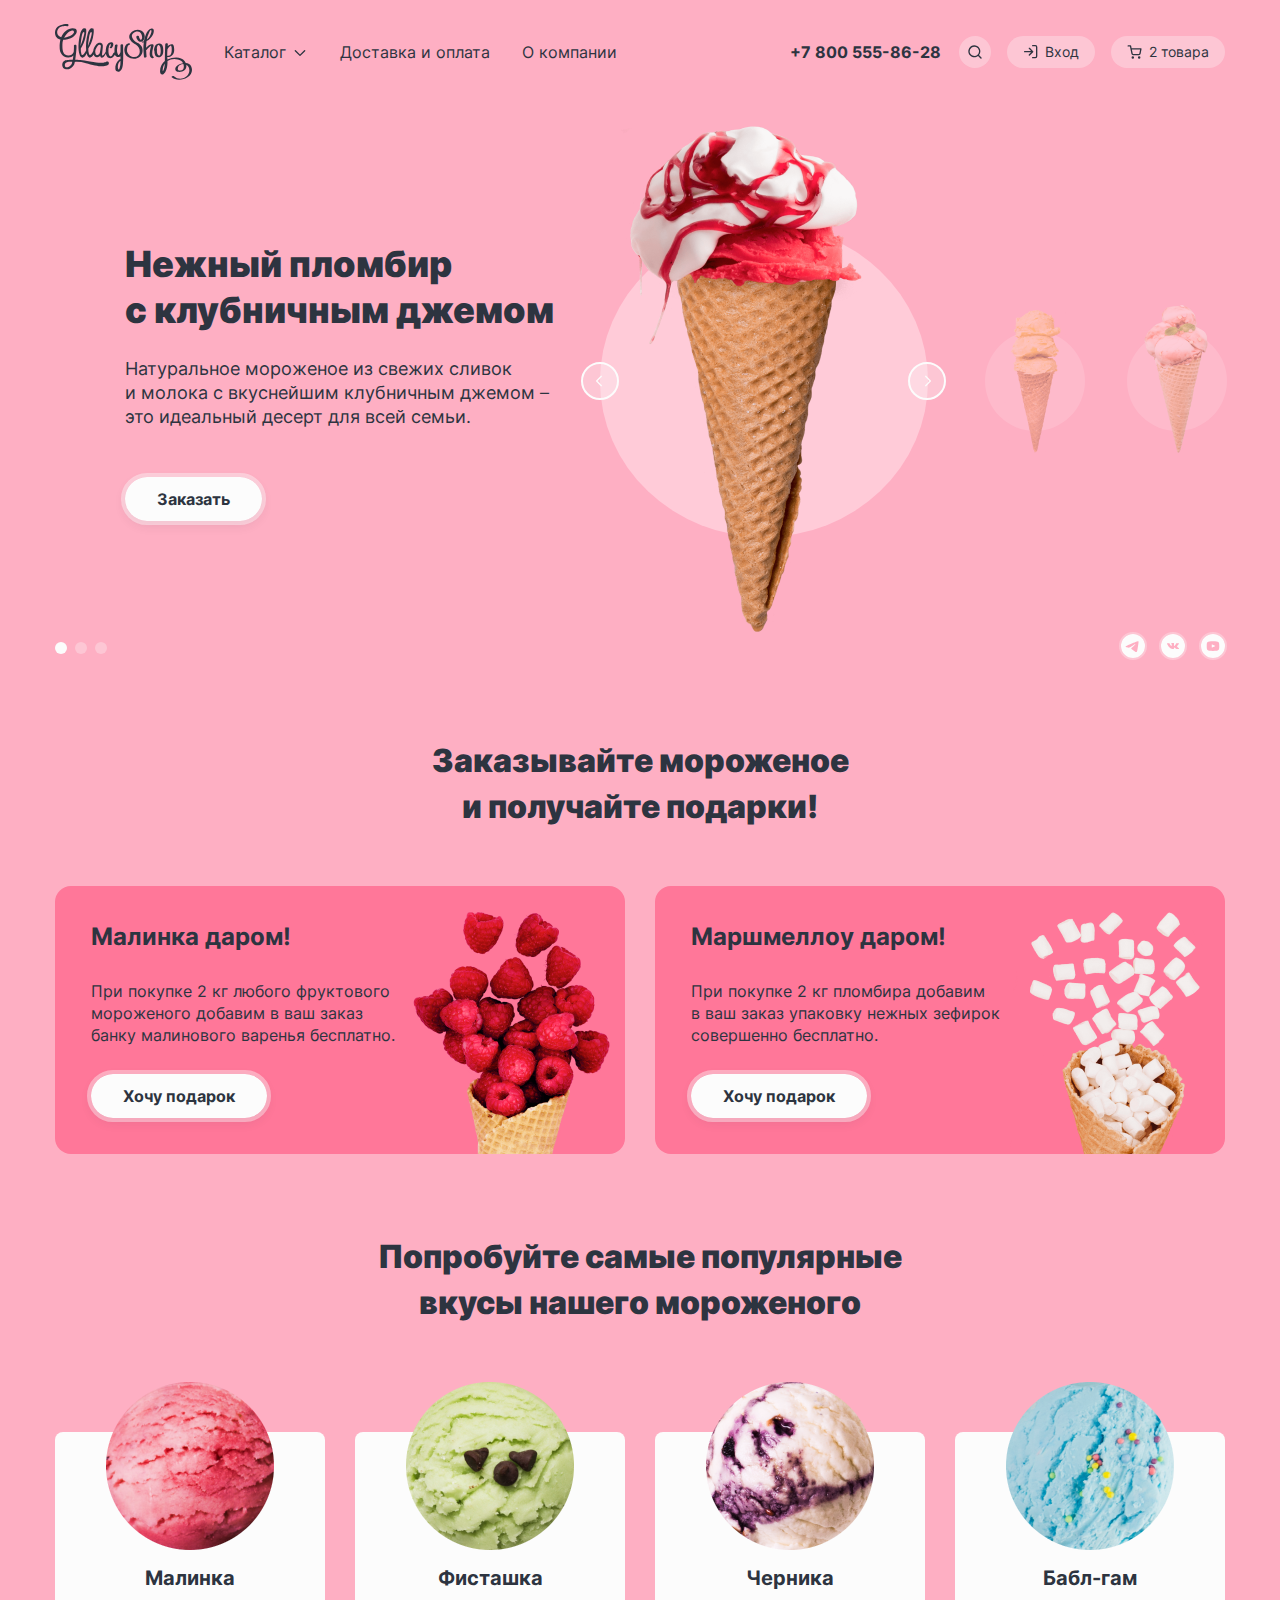
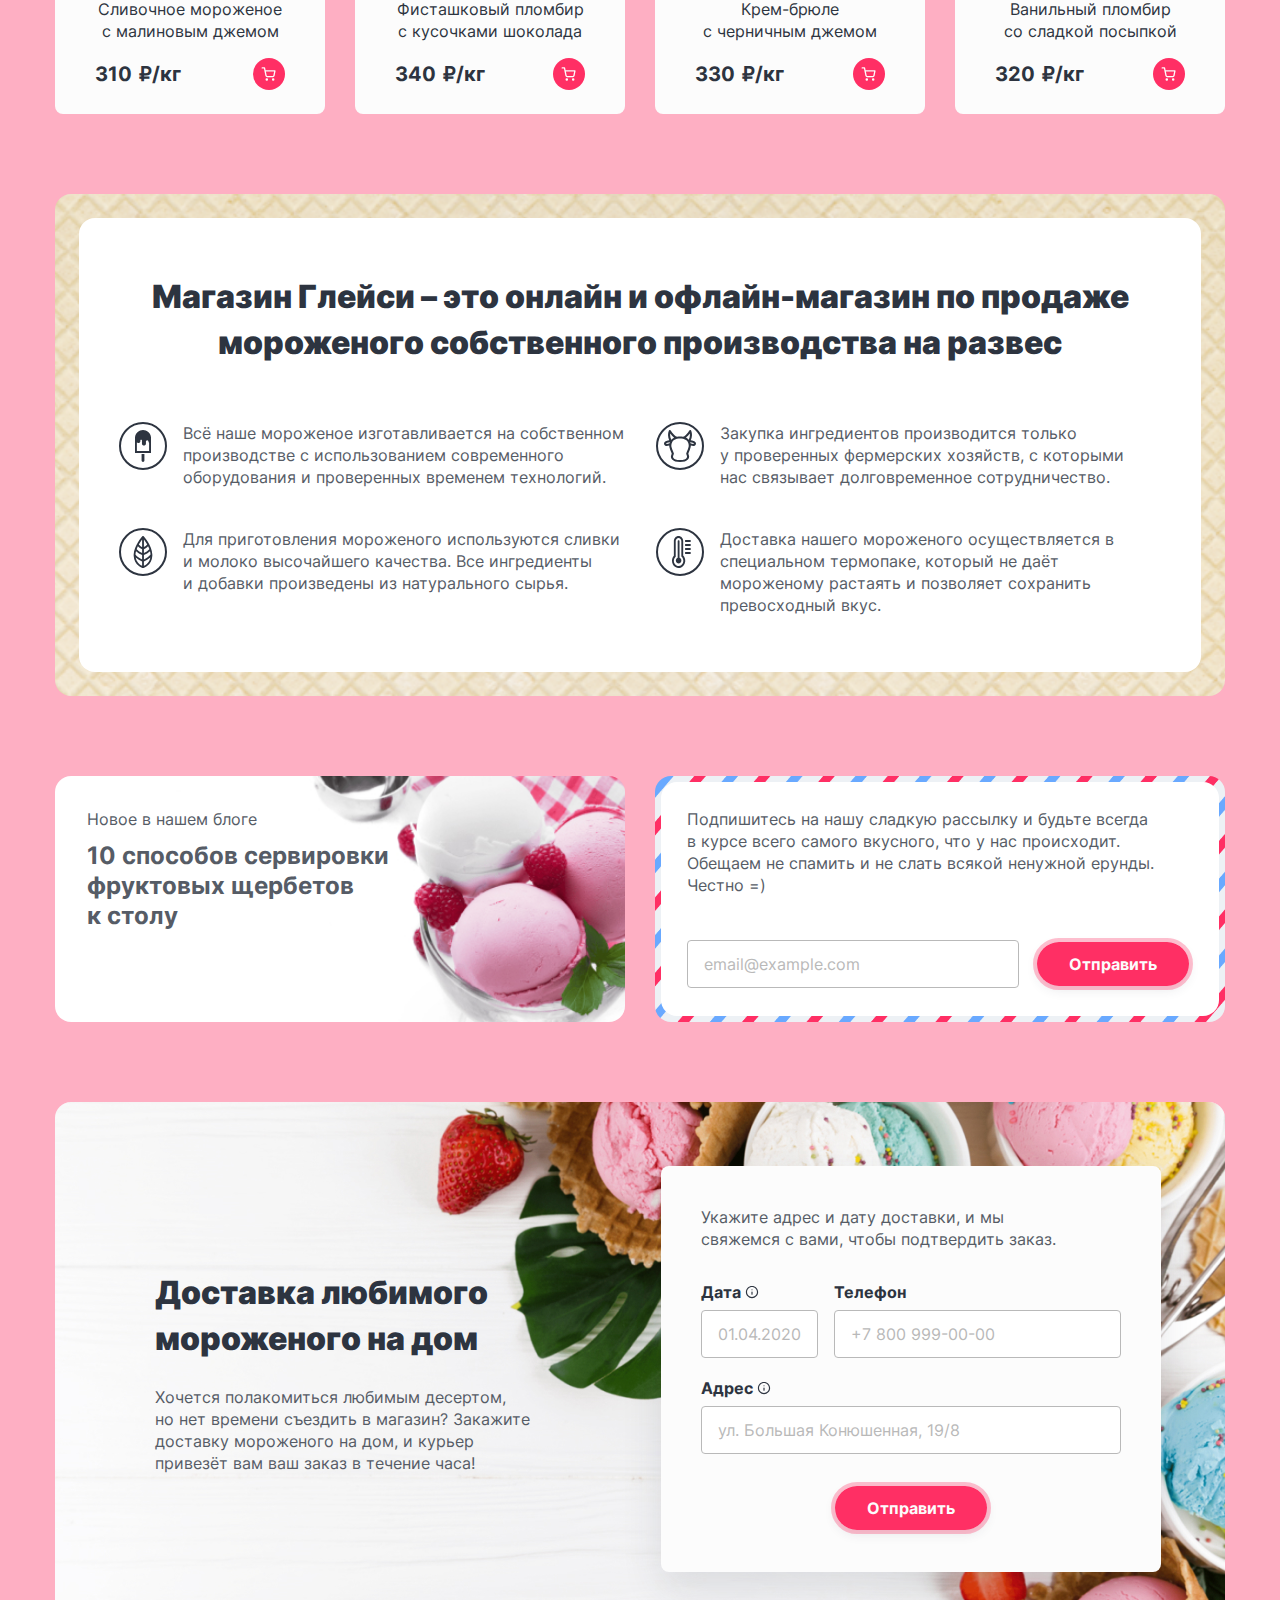
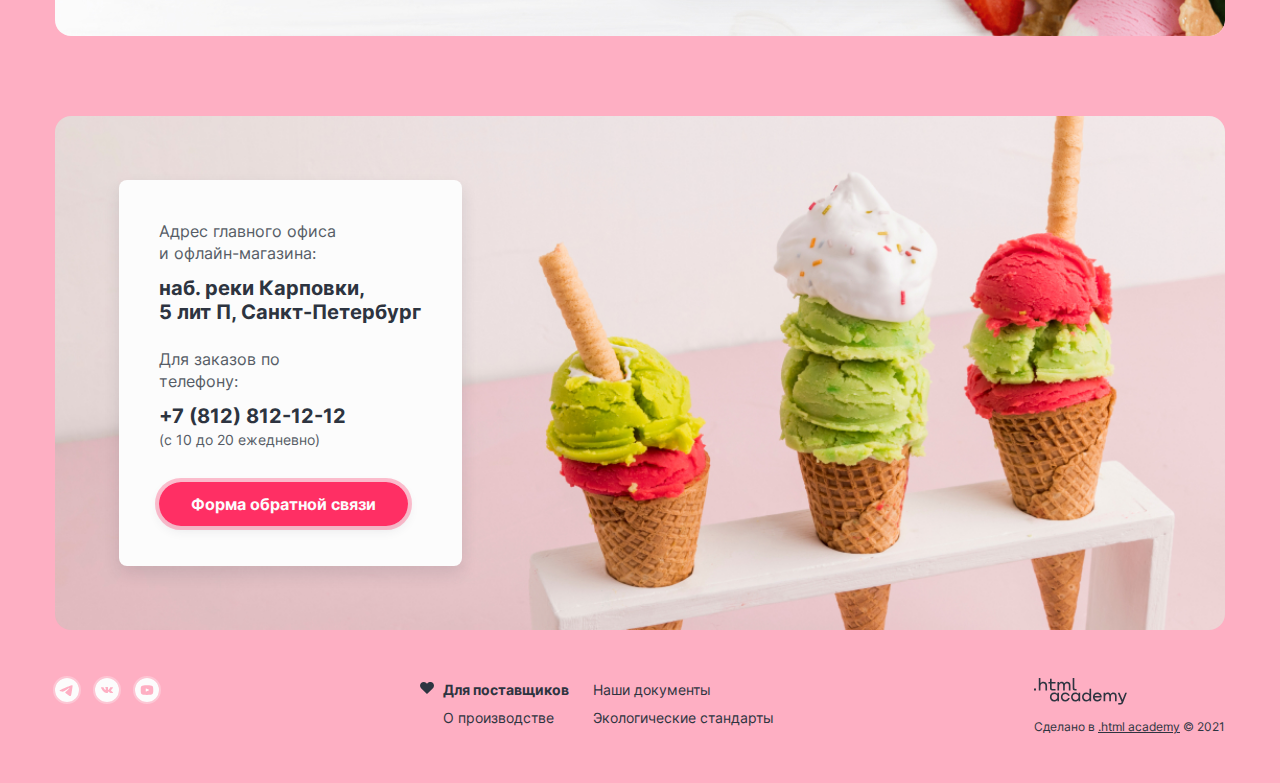
==== commit 6e24e544: "Добавляет pixel perfect" ====
--- a/index.html
+++ b/index.html
@@ -48,7 +48,7 @@
 
         <ul class="page-header__menu site-menu site-menu--additional">
           <li class="site-menu__item">
-            <a class="site-menu__link site-menu__link--phone" href="tel:+78005558628">+7 800 555-86-28</a>
+            <a class="site-menu__phone" href="tel:+78005558628">+7 800 555-86-28</a>
           </li>
 
           <li class="site-menu__item">
@@ -168,7 +168,7 @@
                   </ul>
 
                 <div class="popup-cart__footer">
-                  <a class="popup-cart__button button button--secondary">Оформит заказ</a>
+                  <a class="popup-cart__button button button--secondary">Оформить заказ</a>
                   <p class="popup-cart__text">Итого: 790 ₽</p>
                 </div>
 
@@ -182,7 +182,7 @@
               Нет товаров
             </a>
 
-            <div class="site-menu popup popup-popup-cart popup-popup-cart--empty">
+            <div class="site-menu popup popup-cart popup-cart--empty">
               <div class="popup__content">
                 <h2 class="popup__title">Ваша корзина пока пуста</h2>
               </div>
@@ -202,7 +202,7 @@
           <div class="slider__item slider__item--pink slider__item--active">
             <div class="slider__content">
               <h3 class="slider__title">Нежный пломбир <br> с клубничным джемом</h3>
-              <p class="slider__desc">Натуральное мороженое из свежих сливок и молока с вкуснейшим клубничным джемом – это идеальный десерт для всей семьи. </p>
+              <p class="slider__desc">Натуральное мороженое из свежих сливок <br> и молока с вкуснейшим клубничным джемом – это идеальный десерт для всей семьи. </p>
               <a class="button" href="">Заказать</a>
             </div>
             <div class="slider__img-wrap">
@@ -217,7 +217,7 @@
               <a class="button" href="">Заказать</a>
             </div>
             <div class="slider__img-wrap">
-              <img class="slider__img" src="img/slider/slider-2.png" width="328" height="507" alt="">
+              <img class="slider__img" src="img/slider/slider-2.png" width="312" height="507" alt="">
             </div>
           </div>
 
@@ -228,7 +228,7 @@
               <a class="button" href="">Заказать</a>
             </div>
             <div class="slider__img-wrap">
-              <img class="slider__img" src="img/slider/slider-3.png" width="328" height="507" alt="">
+              <img class="slider__img" src="img/slider/slider-3.png" width="350" height="507" alt="">
             </div>
           </div>
 
@@ -295,13 +295,13 @@
         <div class="gifts__list">
           <article class="gifts__item gifts__item--raspberry">
             <h3 class="gifts__title">Малинка даром!</h3>
-            <p class="gifts__desc">При покупке 2 кг любого фруктового мороженого добавим в ваш заказ банку малинового варенья бесплатно.</p>
+            <p class="gifts__desc">При покупке 2 кг любого фруктового <br> мороженого добавим в ваш заказ <br> банку малинового варенья бесплатно.</p>
             <a class="button" href="">Хочу подарок</a>
           </article>
 
           <article class="gifts__item gifts__item--marshmallows">
             <h3 class="gifts__title">Маршмеллоу даром!</h3>
-            <p class="gifts__desc">При покупке 2 кг пломбира добавим в ваш заказ упаковку нежных зефирок совершенно бесплатно.</p>
+            <p class="gifts__desc">При покупке 2 кг пломбира добавим <br> в ваш заказ упаковку нежных зефирок <br> совершенно бесплатно.</p>
             <a class="gifts__button button" href="">Хочу подарок</a>
           </article>
         </div>
@@ -317,7 +317,7 @@
             <img class="card__img" src="img/catalog/catalog-1.png" width="168" height="168" alt="">
             <h4 class="card__title">Малинка</h4>
             <p class="card__desc">Сливочное мороженое с малиновым джемом</p>
-            <span class="card__price">310 ₽/кг</span>
+            <span class="card__price"><span>310</span> ₽/кг</span>
             <button class="card__button">
               <span class="visually-hidden">Купить</span>
               <svg class="card__icon" width="16" height="16" fill="none" xmlns="http://www.w3.org/2000/svg"><path fill-rule="evenodd" clip-rule="evenodd" d="M1.17 1.25a.67.67 0 0 0 0 1.33h1.77l.47 2.34v.05l.97 4.84a1.83 1.83 0 0 0 1.82 1.46h5.62a1.83 1.83 0 0 0 1.82-1.46V9.8l.93-4.86a.67.67 0 0 0-.66-.8h-9.3L4.14 1.8a.67.67 0 0 0-.66-.54H1.17Zm4.52 8.3-.81-4.07h8.23l-.78 4.07a.5.5 0 0 1-.49.4H6.18a.5.5 0 0 1-.49-.4ZM4.56 13.5a1.25 1.25 0 1 1 2.49 0 1.25 1.25 0 0 1-2.5 0Zm6.37 0a1.25 1.25 0 1 1 2.5 0 1.25 1.25 0 0 1-2.5 0Z" fill="currentColor"/></svg>
@@ -328,7 +328,7 @@
             <img class="card__img" src="img/catalog/catalog-2.png" width="168" height="168" alt="">
             <h4 class="card__title">Фисташка</h4>
             <p class="card__desc">Фисташковый пломбир с кусочками шоколада</p>
-            <span class="card__price">340 ₽/кг</span>
+            <span class="card__price"><span>340</span> ₽/кг</span>
             <button class="card__button">
               <span class="visually-hidden">Купить</span>
               <svg class="card__icon" width="16" height="16" fill="none" xmlns="http://www.w3.org/2000/svg"><path fill-rule="evenodd" clip-rule="evenodd" d="M1.17 1.25a.67.67 0 0 0 0 1.33h1.77l.47 2.34v.05l.97 4.84a1.83 1.83 0 0 0 1.82 1.46h5.62a1.83 1.83 0 0 0 1.82-1.46V9.8l.93-4.86a.67.67 0 0 0-.66-.8h-9.3L4.14 1.8a.67.67 0 0 0-.66-.54H1.17Zm4.52 8.3-.81-4.07h8.23l-.78 4.07a.5.5 0 0 1-.49.4H6.18a.5.5 0 0 1-.49-.4ZM4.56 13.5a1.25 1.25 0 1 1 2.49 0 1.25 1.25 0 0 1-2.5 0Zm6.37 0a1.25 1.25 0 1 1 2.5 0 1.25 1.25 0 0 1-2.5 0Z" fill="currentColor"/></svg>
@@ -338,8 +338,8 @@
           <article class="popular__item card">
             <img class="card__img" src="img/catalog/catalog-3.png" width="168" height="168" alt="">
             <h4 class="card__title">Черника</h4>
-            <p class="card__desc">Крем-брюле с черничным джемом</p>
-            <span class="card__price">330 ₽/кг</span>
+            <p class="card__desc">Крем-брюле <br> с черничным джемом</p>
+            <span class="card__price"><span>330</span> ₽/кг</span>
             <button class="card__button">
               <span class="visually-hidden">Купить</span>
               <svg class="card__icon" width="16" height="16" fill="none" xmlns="http://www.w3.org/2000/svg"><path fill-rule="evenodd" clip-rule="evenodd" d="M1.17 1.25a.67.67 0 0 0 0 1.33h1.77l.47 2.34v.05l.97 4.84a1.83 1.83 0 0 0 1.82 1.46h5.62a1.83 1.83 0 0 0 1.82-1.46V9.8l.93-4.86a.67.67 0 0 0-.66-.8h-9.3L4.14 1.8a.67.67 0 0 0-.66-.54H1.17Zm4.52 8.3-.81-4.07h8.23l-.78 4.07a.5.5 0 0 1-.49.4H6.18a.5.5 0 0 1-.49-.4ZM4.56 13.5a1.25 1.25 0 1 1 2.49 0 1.25 1.25 0 0 1-2.5 0Zm6.37 0a1.25 1.25 0 1 1 2.5 0 1.25 1.25 0 0 1-2.5 0Z" fill="currentColor"/></svg>
@@ -349,8 +349,8 @@
           <article class="popular__item card">
             <img class="card__img" src="img/catalog/catalog-4.png" width="168" height="168" alt="">
             <h4 class="card__title">Бабл-гам</h4>
-            <p class="card__desc">Ванильный пломбир со сладкой посыпкой</p>
-            <span class="card__price">320 ₽/кг</span>
+            <p class="card__desc">Ванильный пломбир <br> со сладкой посыпкой</p>
+            <span class="card__price"><span>320</span> ₽/кг</span>
             <button class="card__button">
               <span class="visually-hidden">Купить</span>
               <svg class="card__icon" width="16" height="16" fill="none" xmlns="http://www.w3.org/2000/svg"><path fill-rule="evenodd" clip-rule="evenodd" d="M1.17 1.25a.67.67 0 0 0 0 1.33h1.77l.47 2.34v.05l.97 4.84a1.83 1.83 0 0 0 1.82 1.46h5.62a1.83 1.83 0 0 0 1.82-1.46V9.8l.93-4.86a.67.67 0 0 0-.66-.8h-9.3L4.14 1.8a.67.67 0 0 0-.66-.54H1.17Zm4.52 8.3-.81-4.07h8.23l-.78 4.07a.5.5 0 0 1-.49.4H6.18a.5.5 0 0 1-.49-.4ZM4.56 13.5a1.25 1.25 0 1 1 2.49 0 1.25 1.25 0 0 1-2.5 0Zm6.37 0a1.25 1.25 0 1 1 2.5 0 1.25 1.25 0 0 1-2.5 0Z" fill="currentColor"/></svg>
@@ -367,9 +367,9 @@
         <ul class="advantages__list">
           <li class="advantages__item advantages__item--ice-cream">Всё наше мороженое изготавливается на собственном производстве с использованием современного оборудования и проверенных временем технологий.</li>
 
-          <li class="advantages__item advantages__item--cow">Закупка ингредиентов производится только у проверенных фермерских хозяйств, с которыми нас связывает долговременное сотрудничество.</li>
-
-          <li class="advantages__item advantages__item--leaf">Для приготовления мороженого используются сливки и молоко высочайшего качества. Все ингредиенты и добавки произведены из натурального сырья.</li>
+          <li class="advantages__item advantages__item--cow">Закупка ингредиентов производится только <br> у проверенных фермерских хозяйств, с которыми <br> нас связывает долговременное сотрудничество.</li>
+
+          <li class="advantages__item advantages__item--leaf">Для приготовления мороженого используются сливки и молоко высочайшего качества. Все ингредиенты <br> и добавки произведены из натурального сырья.</li>
 
           <li class="advantages__item advantages__item--thermometer">Доставка нашего мороженого осуществляется в специальном термопаке, который не даёт мороженому растаять и позволяет сохранить превосходный вкус.</li>
         </ul>
@@ -379,16 +379,16 @@
       <div class="page-main__section info">
         <article class="info__news news">
           <h2 class="visually-hidden">Новости</h2>
-          <p>Новое в нашем блоге</p>
-          <h3>10 способов сервировки фруктовых щербетов к столу</h3>
+          <p class="news__subtitle">Новое в нашем блоге</p>
+          <h3 class="news__title">10 способов сервировки <br> фруктовых щербетов <br> к столу</h3>
         </article>
         <div class="info__subscribe subscribe">
           <div class="subscribe__inner">
-            <p>Подпишитесь на нашу сладкую рассылку и будьте всегда
+            <p class="subscribe__desc">Подпишитесь на нашу сладкую рассылку и будьте всегда <br>
               в курсе всего самого вкусного, что у нас происходит. Обещаем не спамить и не слать всякой ненужной ерунды. Честно =)</p>
             <form class="subscribe__form form" action="https://echo.htmlacademy.ru/" method="post">
               <input class="field__input" type="text" name="subscribe" placeholder="email@example.com">
-              <button class="form__button button button--secondary" type="submit">Отправить</button>
+              <button class="button button--secondary" type="submit">Отправить</button>
             </form>
           </div>
         </div>
@@ -398,7 +398,7 @@
         <h2 class="visually-hidden">Доставка</h2>
         <div class="delivery__content">
           <p class="page-main__title delivery__title">Доставка любимого мороженого на дом</p>
-          <p class="delivery__desc">Хочется полакомиться любимым десертом, но нет времени съездить в магазин? Закажите доставку мороженого на дом, и курьер привезёт вам ваш заказ в течение часа!</p>
+          <p class="delivery__desc">Хочется полакомиться любимым десертом, <br> но нет времени съездить в магазин? Закажите доставку мороженого на дом, и курьер привезёт вам ваш заказ в течение часа!</p>
         </div>
         <div class="delivery__form-wrap">
           <p class="delivery__info">Укажите адрес и дату доставки, и мы свяжемся с вами, чтобы подтвердить заказ.</p>
@@ -431,7 +431,7 @@
               <input class="field__input" type="text" id="address" name="address" placeholder="ул. Большая Конюшенная, 19/8">
             </div>
 
-            <button class="form__button button button--secondary" type="submit">Отправить</button>
+            <button class="delivery__button button button--secondary" type="submit">Отправить</button>
           </form>
         </div>
       </section>
@@ -441,7 +441,7 @@
         <div class="contacts__container">
           <address class="contacts__inner">
             <p class="contacts__text">Адрес главного офиса <br> и офлайн-магазина:</p>
-            <a class="contacts__address" href="">наб. реки Карповки, 5 лит П, Санкт-Петербург</a>
+            <a class="contacts__address" href="">наб. реки Карповки,<br> 5 лит П, Санкт-Петербург</a>
             <p class="contacts__text">Для заказов по телефону:</p>
             <a class="contacts__phone" href="">+7 (812) 812-12-12</a>
           </address>
@@ -516,7 +516,7 @@
 
           <div class="form__field field">
             <label class="visually-hidden" for="email">Электронная почта</label>
-            <input  class="field__input" id="email" name="email" type="email" placeholder="email@example.com" required>
+            <input  class="field__input" id="email" name="email" type="email" placeholder="email@example.com">
           </div>
 
           <div class="form__field field">
--- a/css/style.css
+++ b/css/style.css
@@ -100,7 +100,7 @@
   text-align: center;
   text-decoration: none;
   line-height: 20px;
-  box-sizing: content-box;
+  /* box-sizing: content-box; */
   cursor: pointer;
 }
 
@@ -256,7 +256,7 @@
 }
 
 .field__input {
-  padding: 14px 16px;
+  padding: 13px 16px;
   border-radius: 4px;
   border: 1px solid var(--color-basic-neutral);
   color: var(--color-basic-extra-dark);
@@ -423,7 +423,8 @@
   list-style-type: none;
 }
 
-.site-menu__link--phone {
+.site-menu__phone {
+  padding: 6px 2px;
   font-size: 16px;
   font-weight: 700;
   line-height: 20px;
@@ -434,8 +435,9 @@
 .site-menu__button {
   margin: 0;
   padding: 0;
-  padding: 8px 16px;
-  display: flex;
+  padding: 6px 16px;
+  display: flex;
+  justify-content: center;
   align-items: center;
   gap: 6px;
   background-color: var(--color-basic-extra-light-icon);
@@ -480,7 +482,13 @@
 }
 
 .site-menu__button--icon {
-  padding: 10px;
+  padding: 8px;
+}
+
+.site-menu__icon {
+  width: 16px;
+  height: 16px;
+  display: block;
 }
 
 /* Sub Menu */
@@ -633,6 +641,7 @@
 /* Popup Login */
 
 .popup-login {
+  padding-bottom: 52px;
   width: 420px;
 }
 .popup-login__form {
@@ -654,13 +663,30 @@
   gap: 4px;
 }
 
+.popup-login__item {
+  margin: 0;
+  padding: 0;
+  display: flex;
+  gap: 4px;
+}
+
 .popup-login__link {
-  display: block;
+  position: relative;
+  display: inline-block;
   font-size: 14px;
-  line-height: 19px;
+  line-height: 20px;
   text-decoration: none;
   color: var(--color-basic-extra-dark);
-  border-bottom: 1px solid var(--color-basic-extra-dark);
+}
+
+.popup-login__link::after {
+  content: "";
+  width: 100%;
+  height: 1px;
+  background-color: var(--color-basic-extra-dark);;
+  position: absolute;
+  left: 0;
+  bottom: 0;
 }
 
 /* Popup Cart */
@@ -687,7 +713,7 @@
 
 .popup-cart__desc {
   display: grid;
-  grid-template-columns: 48px max-content;
+  grid-template-columns: 46px max-content;
   column-gap: 16px;
   row-gap: 4px;
   align-items: center;
@@ -714,8 +740,12 @@
   color: var(--color-basic-neutral);
 }
 
+.popup-cart__button {
+  min-width: 198px;
+}
+
 .popup-cart__button-del {
-  padding: 4px;
+  padding: 0;
   box-shadow: none;
   width: 16px;
   height: 16px;
@@ -723,8 +753,8 @@
 
 .popup-cart__footer {
   display: flex;
+  align-items: center;
   gap: 32px;
-  align-items: center;
 }
 
 /* Popup Cart Empty */
@@ -761,12 +791,16 @@
   display: grid;
   grid-template-columns: 888px 100px 100px;
   align-items: center;
-  column-gap: 40px;
+  column-gap: 42px;
   position: relative;
 }
 
 .slider__item {
   display: block;
+}
+
+.slider__item:not(.slider__item--active) {
+  opacity: 0.4;
 }
 
 .slider__content {
@@ -810,13 +844,13 @@
   top: 50%;
   transform: translateY(-50%);
   z-index: -1;
-  opacity: 0.4;
 }
 
 .slider__img {
   display: block;
   width: 66px;
   height: 150px;
+  object-fit: cover;
 }
 
 .slider__item--active  {
@@ -855,7 +889,7 @@
   height: 38px;
   position: absolute;
   top: 258px;
-  right: 278px;
+  right: 279px;
   display: flex;
   justify-content: space-between;
 }
@@ -916,8 +950,8 @@
 .slider-pagination__button {
   margin: 0;
   padding: 0;
-  width: 10px;
-  height: 10px;
+  width: 12px;
+  height: 12px;
   background-color: rgba(252, 252, 252, 0.3);
   border-radius: 50%;
   cursor: pointer;
@@ -998,10 +1032,10 @@
 /* Card  */
 
 .card {
-  padding: 0 40px 28px 40px;
+  padding: 0 40px 24px 40px;
   display: grid;
   grid-template-columns: repeat(2, 1fr);
-  column-gap: 16px;
+  column-gap: 8px;
   position: relative;
   color: var(--color-basic-extra-dark);
 }
@@ -1037,7 +1071,7 @@
 
 .card__desc {
   margin: 0;
-  margin-bottom: 20px;
+  margin-bottom: 16px;
   text-align: center;
   grid-column: 1 / -1;
 }
@@ -1047,6 +1081,8 @@
   font-weight: 700;
   line-height: 24px;
   align-self: center;
+  display: flex;
+  gap: 7px;
 }
 
 .card__button {
@@ -1063,6 +1099,11 @@
   cursor: pointer;
 }
 
+.card__icon {
+  width: 16px;
+  height: 16px;
+}
+
 .card__button:hover {
   background-color: rgba(252, 252, 252, 0.3);
   color: var(--color-basic-extra-dark);
@@ -1110,7 +1151,7 @@
   padding: 0;
   display: grid;
   grid-template-columns: repeat(2, 1fr);
-  gap: 40px 30px ;
+  gap: 40px 32px ;
   list-style-type: none;
 }
 
@@ -1157,12 +1198,25 @@
   gap: 30px;
 }
 .news {
-  padding: 32px 235px 32px 32px;
+  padding: 33px 235px 32px 32px;
   background-color: var(--color-basic-white);
   border-radius: 16px;
   background-position: 50% 50%;
   background-size: cover;
   background-image: url("../img/background/news-bg.jpg ");
+}
+
+.news__subtitle {
+  margin: 0;
+  margin-bottom: 12px;
+  font-size: 16px;
+  line-height: 20px;
+}
+
+.news__title {
+  margin: 0;
+  font-size: 24px;
+  line-height: 30px;
 }
 
 .subscribe {
@@ -1180,6 +1234,22 @@
   border-radius: 16px;
 }
 
+.subscribe__desc {
+  margin: 0;
+  margin-bottom: 44px;
+  font-size: 16px;
+  line-height: 22px;
+}
+
+.subscribe__form {
+  margin-right: 4px;
+  margin-bottom: 2px;
+  display: grid;
+  grid-template-columns: 332px 1fr;
+  gap: 18px;
+  align-items: baseline;
+}
+
 /* Delivery */
 
 .delivery {
@@ -1195,7 +1265,8 @@
 }
 
 .delivery__content {
-  width: 370px;
+  padding-top: 6px;
+  width: 380px;
 }
 
 .delivery__title  {
@@ -1216,6 +1287,7 @@
 .delivery__form-wrap {
   width: 500px;
   padding: 40px;
+  padding-bottom: 42px;
   border-radius: 8px;
   background: var(--basic-extra-light, var(--color-basic-extra-light));
   box-shadow: 0px 15px 40px 0px rgba(45, 52, 64, 0.12);
@@ -1228,15 +1300,15 @@
 }
 
 .form__field--address {
+  margin-bottom: 12px;
   grid-column: 1 / -1;
 }
 
-
-.form__button {
-  margin-top: 12px;
-  grid-column: 1 / -1;
+.delivery__button {
+  grid-column: span 2;
   justify-self: center;
 }
+
 
 /* Contact */
 
@@ -1295,6 +1367,8 @@
 .contacts__label {
   display: inline-block;
   margin-bottom: 32px;
+  font-size: 14px;
+  line-height: 20px;
 }
 
 /* Foote */
@@ -1316,8 +1390,14 @@
   margin: 0;
   padding: 0;
   display: flex;
-  gap: 12px;
+  gap: 16px;
   list-style-type: none;
+}
+
+.social__item {
+  margin: 0;
+  padding: 0;
+  display: flex;
 }
 
 .social__link {
@@ -1363,9 +1443,10 @@
 .footer-menu__list {
   margin: 0;
   padding: 0;
+  padding-left: 24px;
   display: grid;
   grid-template-columns: repeat(2, min-content);
-  gap: 8px 24px ;
+  gap: 6px 24px ;
   align-items: center;
   list-style-type: none;
   white-space: nowrap;
@@ -1401,6 +1482,11 @@
 
 /* Developer */
 
+.developer__logo {
+  display: flex;
+  margin-bottom: 14px;
+}
+
 .developer__text {
   margin: 0;
   font-size: 12px;
@@ -1412,7 +1498,6 @@
 .developer__image {
   width: 93px;
   height: 27px;
-  margin-bottom: 14px;
 }
 
 .developer__link {
@@ -1425,11 +1510,17 @@
   margin: 0;
   margin-bottom: 16px;
   padding: 0;
-  padding-top: 36px;
+  padding-top: 32px;
   display: flex;
   gap: 8px;
   align-items: center;
   list-style-type: none;
+}
+
+.breadcrumbs__item {
+  display: flex;
+  align-items: center;
+  gap: 8px;
 }
 
 .breadcrumbs__item:not(:last-child)::after {
@@ -1438,6 +1529,8 @@
   width: 12px;
   height: 12px;
   background-image: url("../img/icon/chevrons-right.svg");
+  background-size: contain;
+  background-position: center;
 }
 
 .breadcrumbs__link {
@@ -1476,14 +1569,14 @@
 
 .filter__top {
   display: grid;
-  grid-template-columns: 196px 196px auto;
+  grid-template-columns: 1fr 1fr max-content;
   column-gap: 24px;
 }
 
 .filter__bottom {
   display: grid;
   grid-template-columns: auto 1fr;
-  column-gap: 16px;
+  column-gap: 17px;
 }
 
 .filter__fieldset {
@@ -1495,6 +1588,7 @@
 
 .filter__title {
   margin: 0 0 8px 16px;
+  padding: 0;
   font-size: 14px;
   line-height: 20px;
   color: var(--color-basic-extra-dark);
@@ -1530,7 +1624,7 @@
   border-radius: 20px;
   background-image: url(../img/icon/arrow-down.svg);
   background-repeat: no-repeat;
-  background-position: right 16px center;
+  background-position: right 13px center;
   appearance: none;
 }
 
@@ -1546,7 +1640,9 @@
 /* Range */
 
 .range__input {
-  width: 30px;
+  margin: 0;
+  padding: 0;
+  width: 26px;
   font: inherit;
   text-align: center;
   color: inherit;
@@ -1612,6 +1708,7 @@
 .filter__button {
   margin-top: auto;
   margin-bottom: 2px;
+  max-width: 185px;
 }
 
 /* Control */
@@ -1622,6 +1719,7 @@
   font-size: 14px;
   line-height: 20px;
   color: var(--color-basic-extra-dark);
+  align-items: center;
 }
 
 .control__input {
@@ -1639,7 +1737,7 @@
   grid-row: 1/2;
   display: grid;
   grid-template-columns: 16px 1fr;
-  gap: 8px;
+  gap: 9px;
   align-items: center;
 }
 
@@ -1716,9 +1814,16 @@
 
 .pagination {
   padding: 40px 0;
-  display: grid;
-  grid-template-columns: repeat(3, 1fr);
-  align-items: center;
+  display: flex;
+  justify-content: space-between;
+  align-items: center;
+}
+
+.pagination::before {
+  content: "";
+  display: block;
+  width: 152px;
+  height: 36px;
 }
 
 .pagination__button {
@@ -1738,6 +1843,7 @@
   display: flex;
   flex-wrap: wrap;
   list-style-type: none;
+  align-items: center;
 }
 
 .pagination__link {
@@ -1755,7 +1861,9 @@
   font-weight: 400;
   text-align: center;
   text-decoration: none;
-}
+  outline-offset: -1px;
+}
+
 
 .pagination__link:hover {
   background-color: var(--color-basic-extra-light-hover);
@@ -1763,20 +1871,25 @@
 
 .pagination__link:focus {
   background-color: var(--color-basic-extra-light-hover);
-  border: 1px solid var(--color-basic-extra-dark);
+  outline: 1px solid var(--color-basic-extra-dark);
 }
 
 .pagination__link:active {
   background-color: var(--color-basic-extra-light-hover);
-  border: 1px solid var(--color-basic-extra-light);
+  outline: 1px solid var(--color-basic-extra-light);
 }
 
 .pagination__link--current {
   background-color: var(--color-basic-extra-light);
 }
 
-.pagination__link--prev,
+.pagination__link--prev {
+  padding-left: 0;
+  color: var(--color-basic-extra-dark);
+}
+
 .pagination__link--next {
+  padding-right: 0;
   color: var(--color-basic-extra-dark);
 }
 
